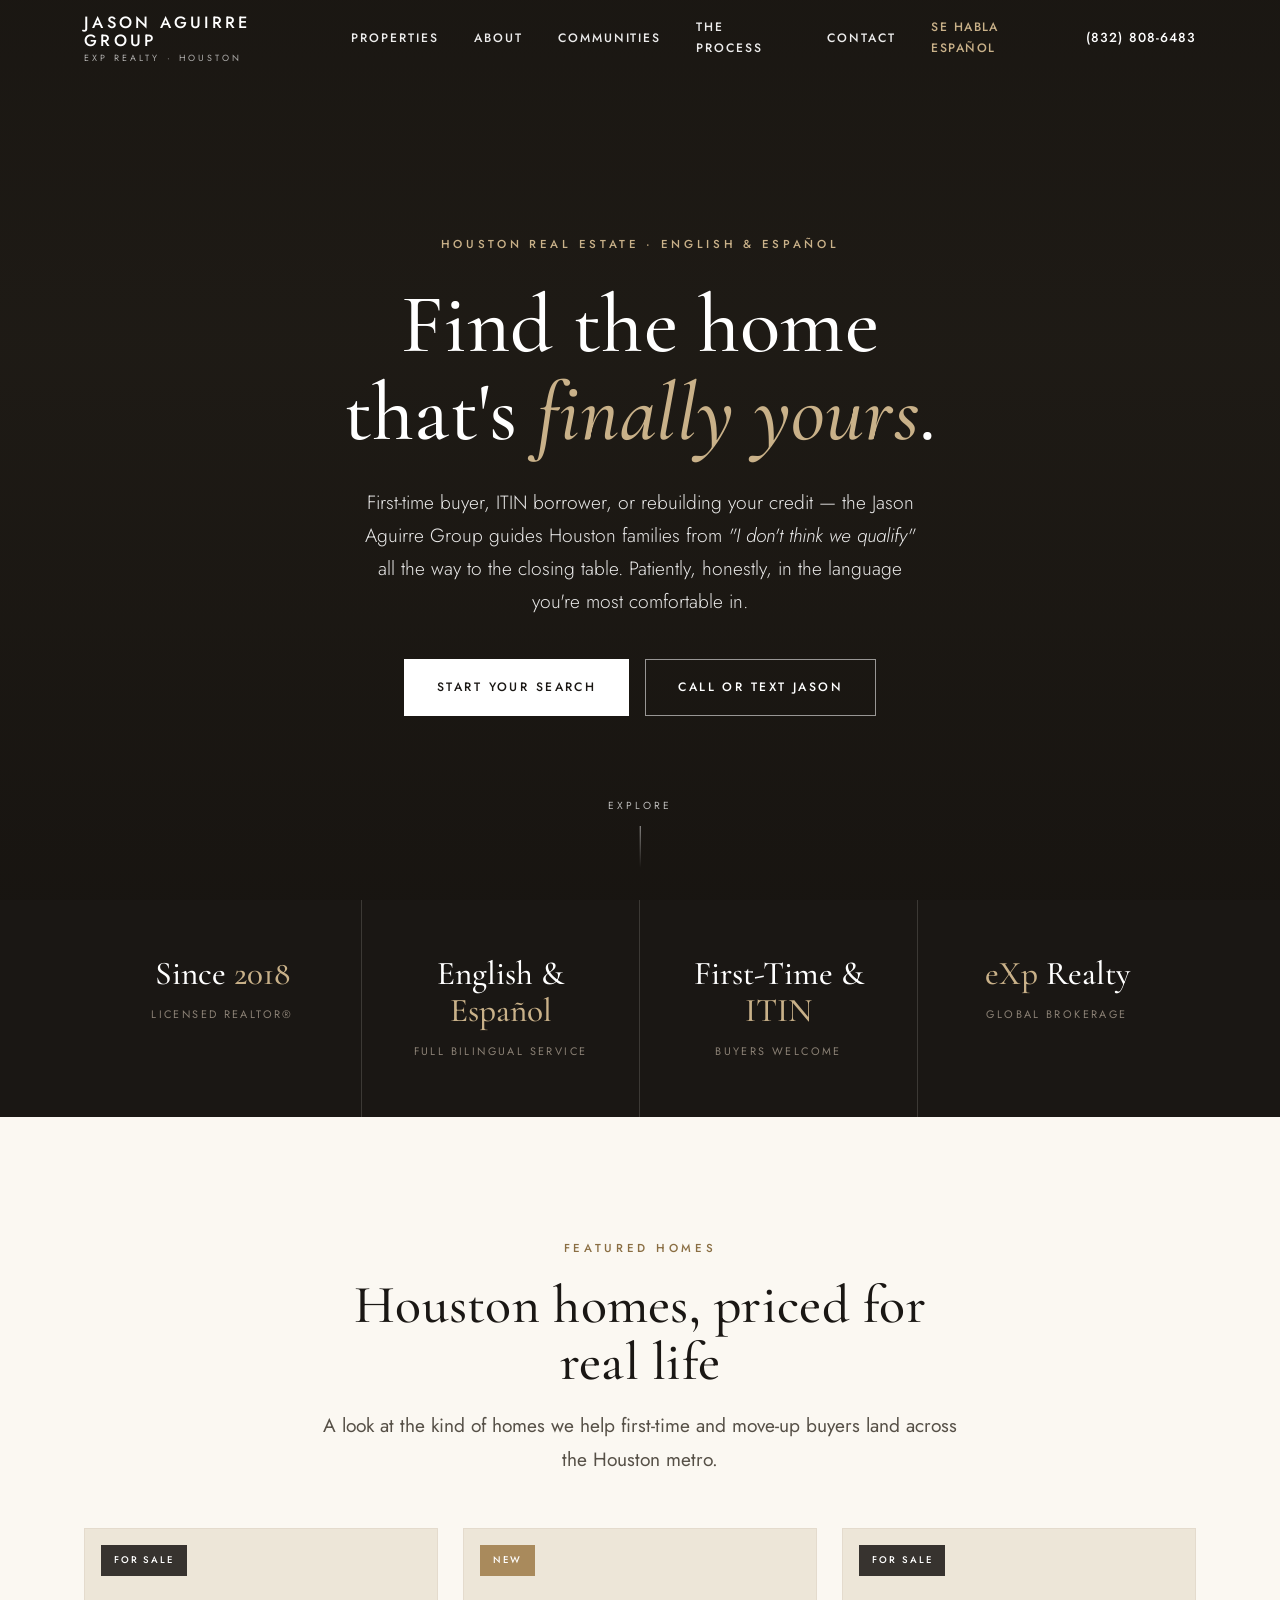
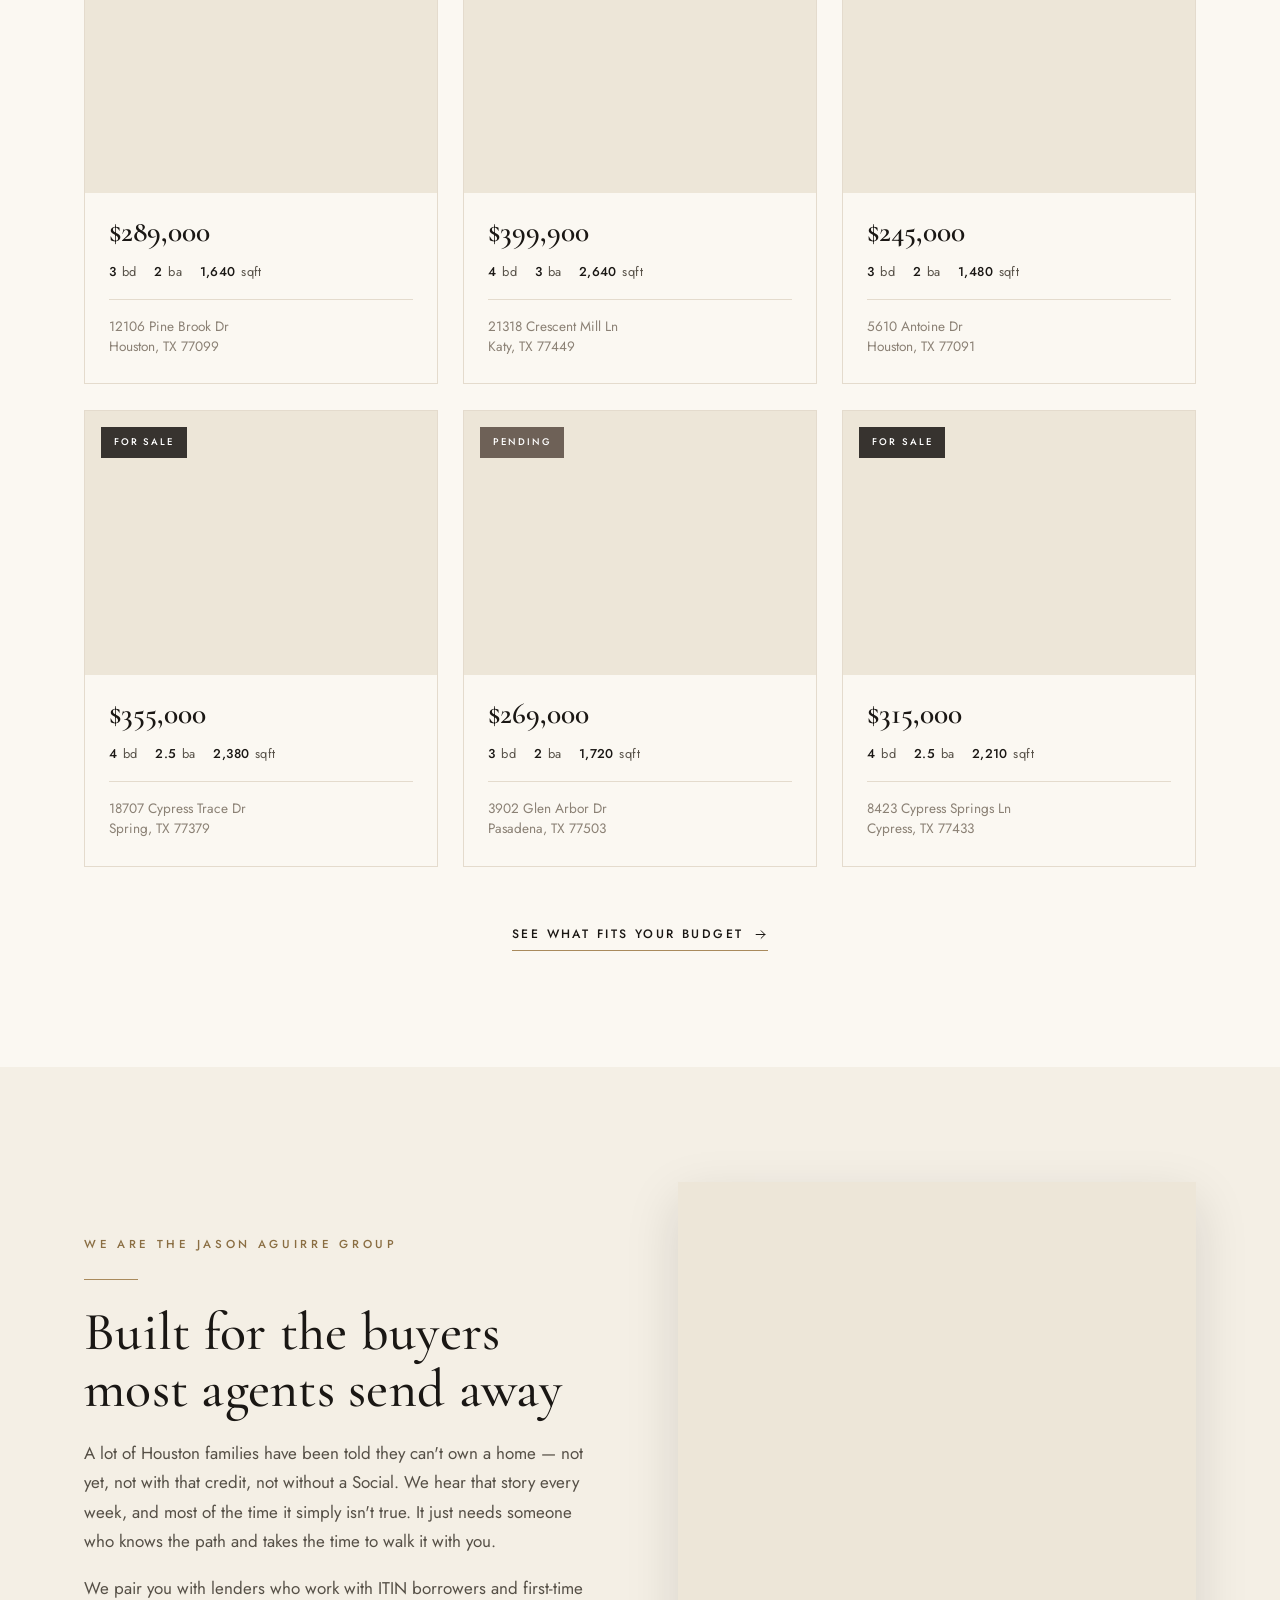
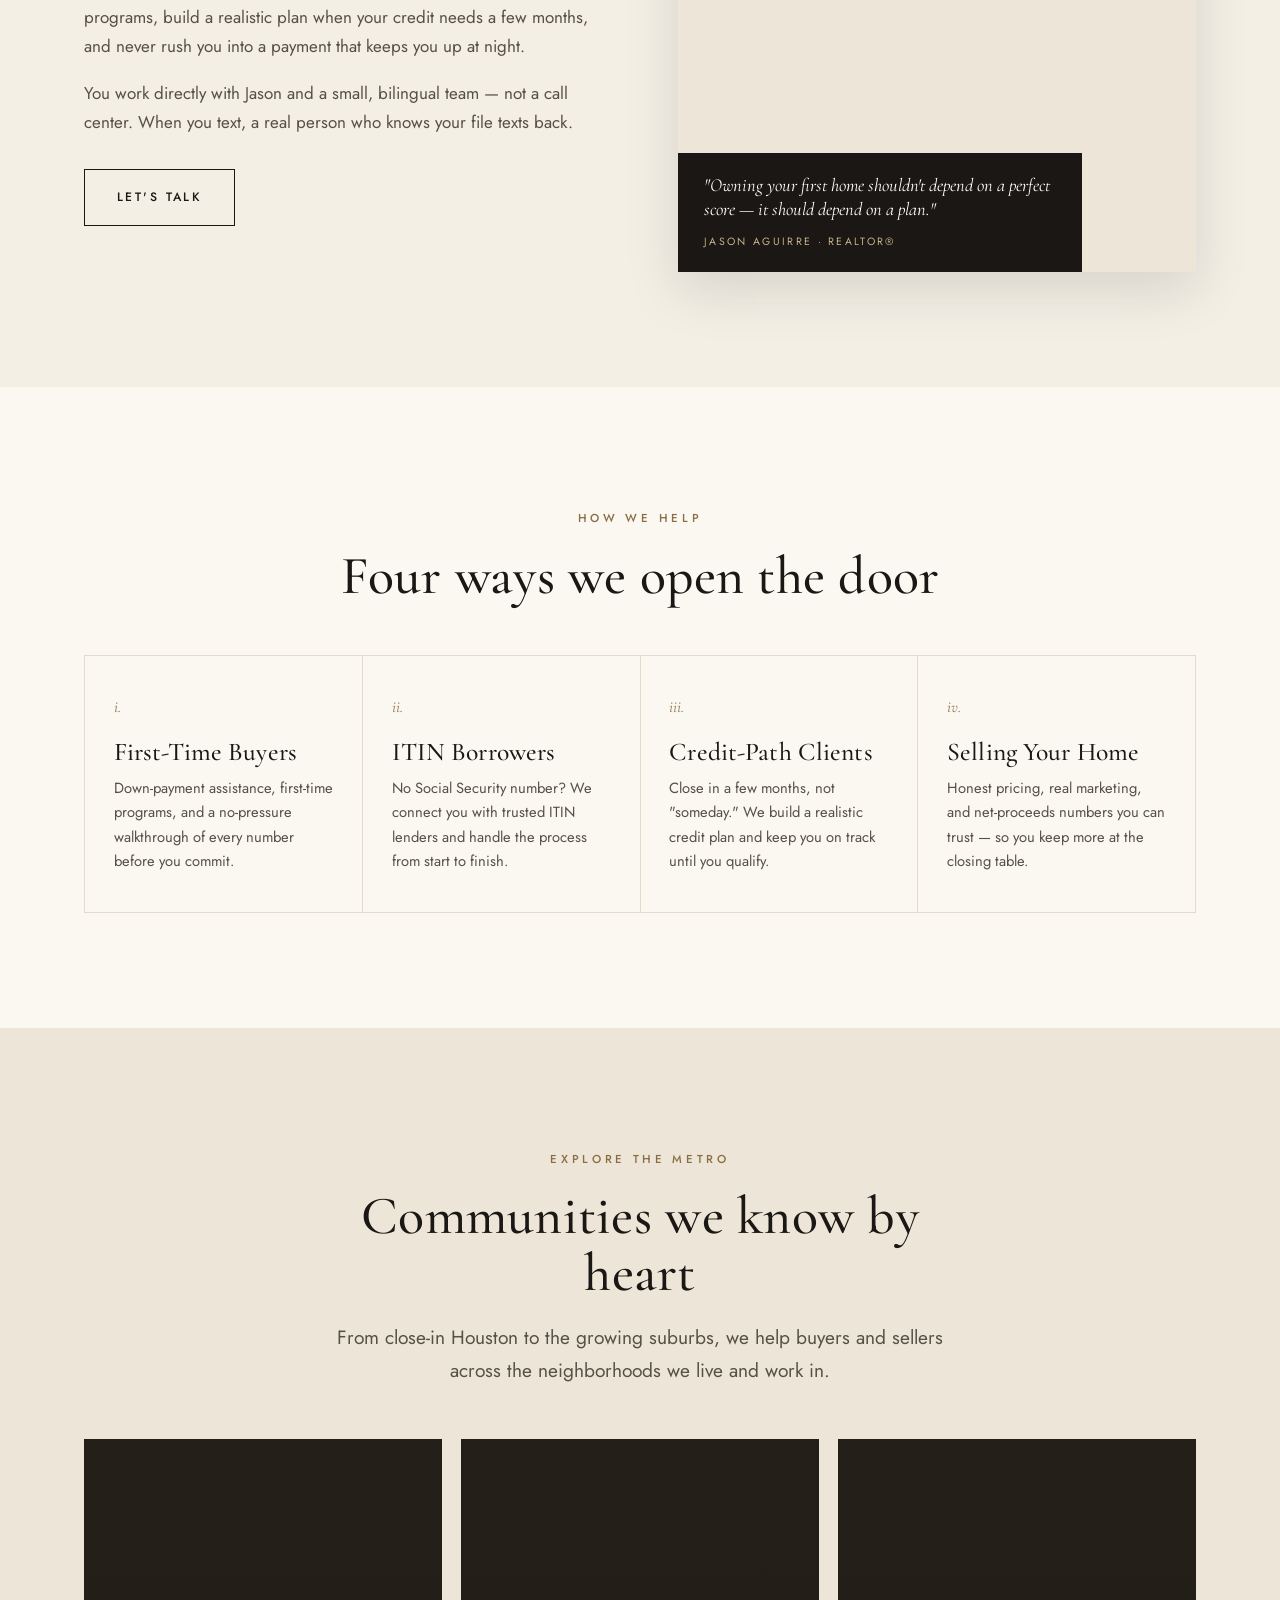
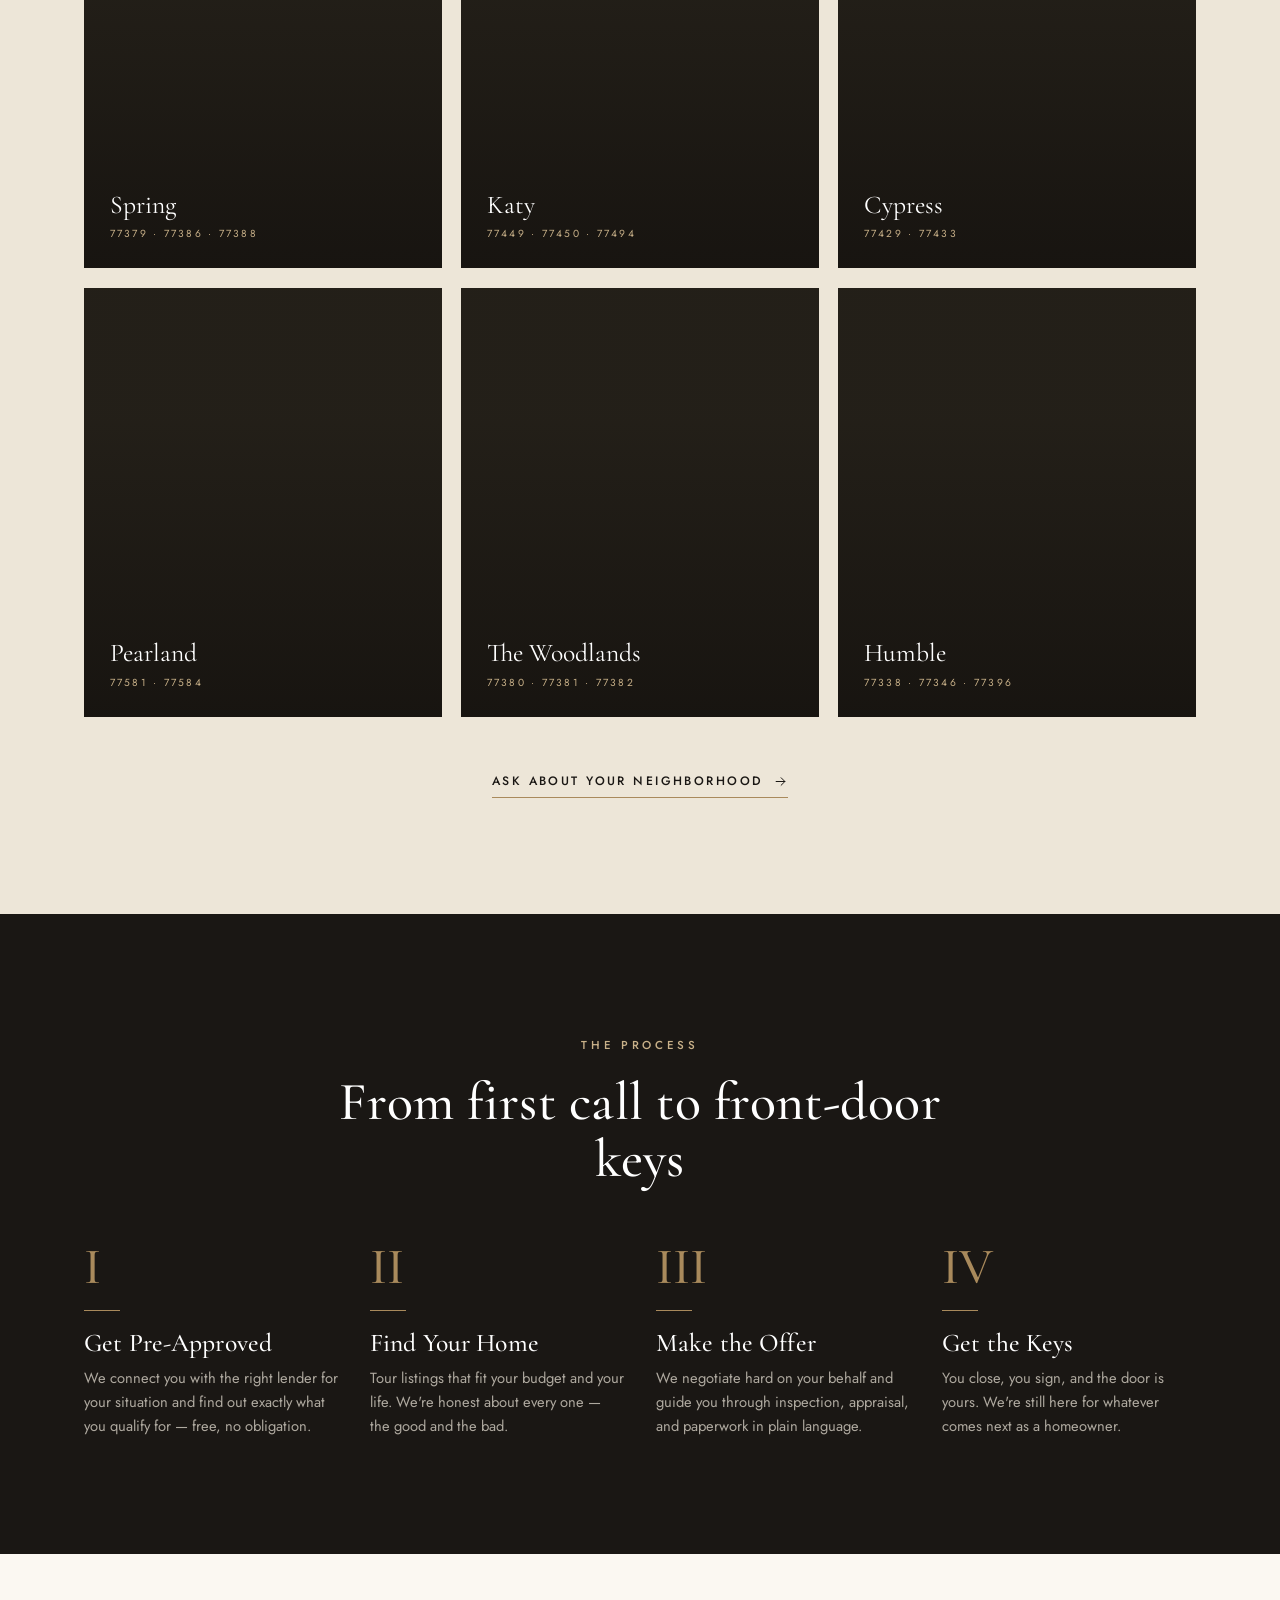
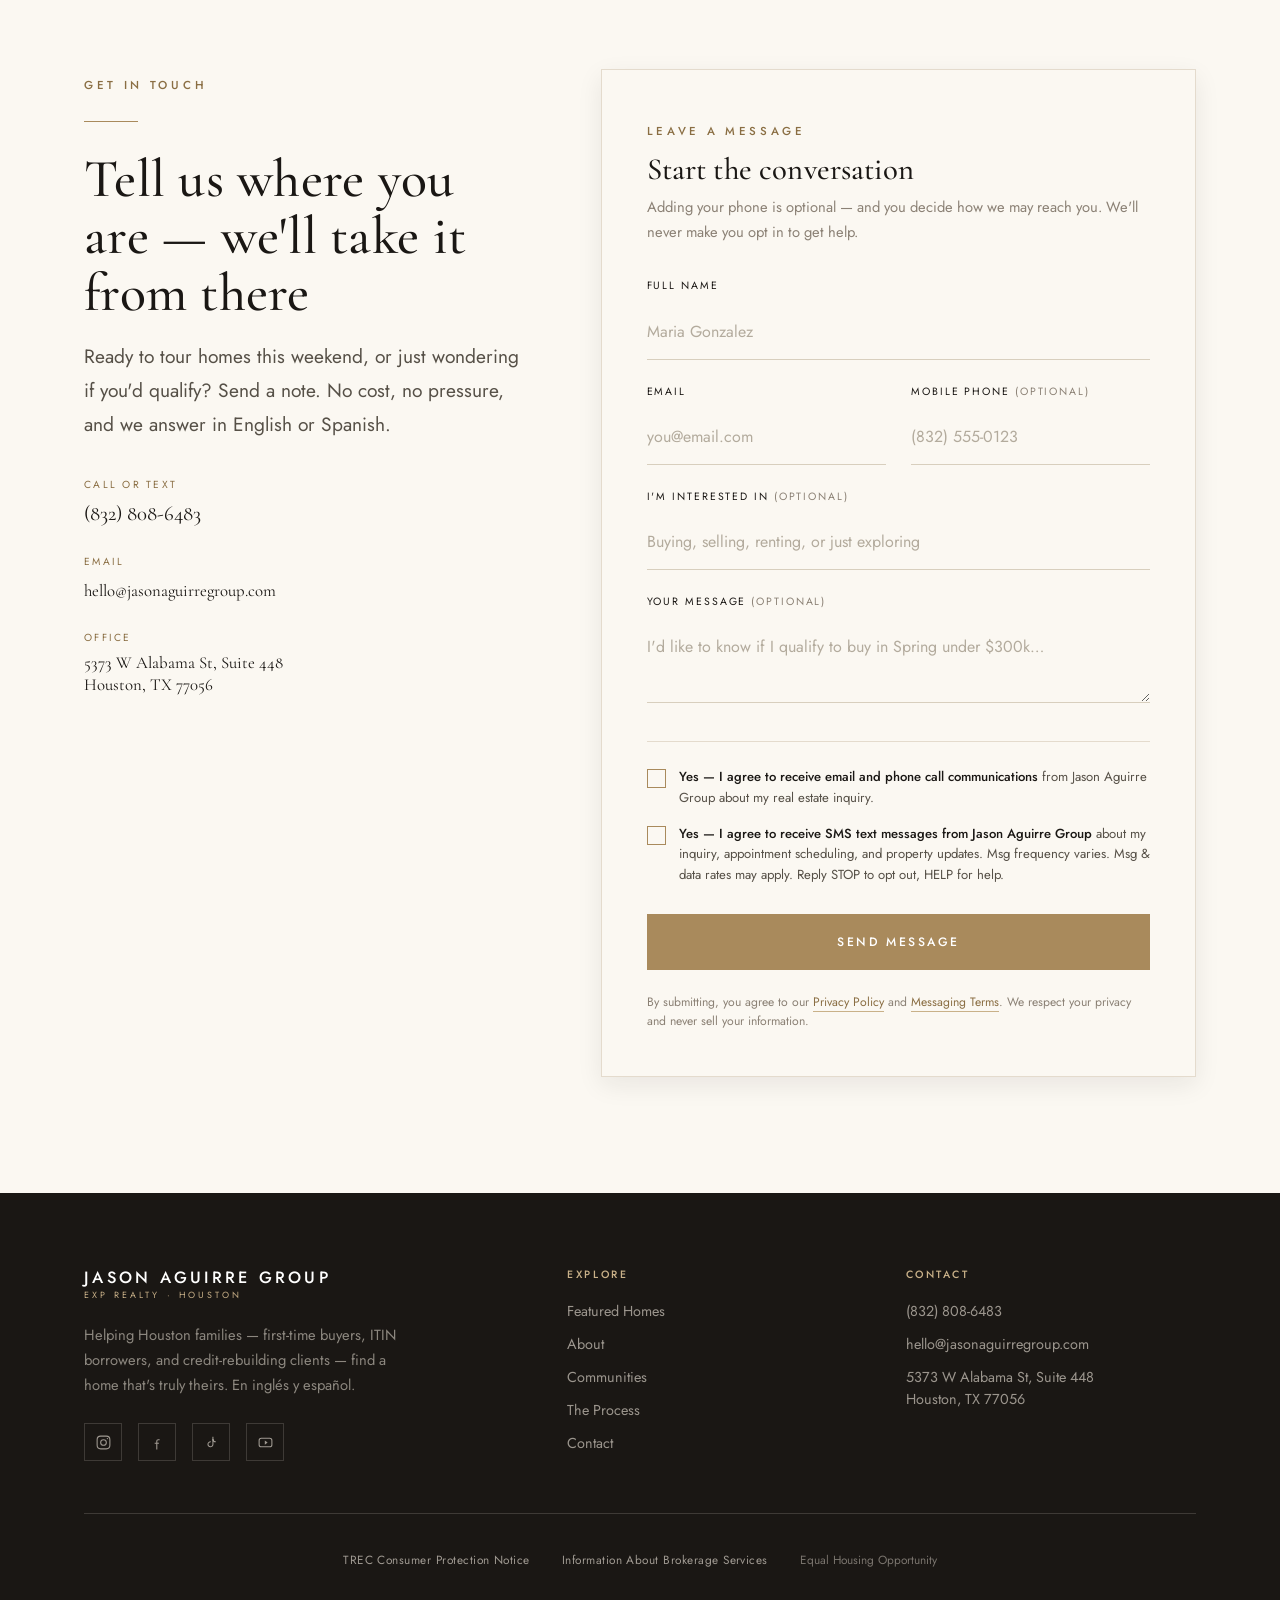
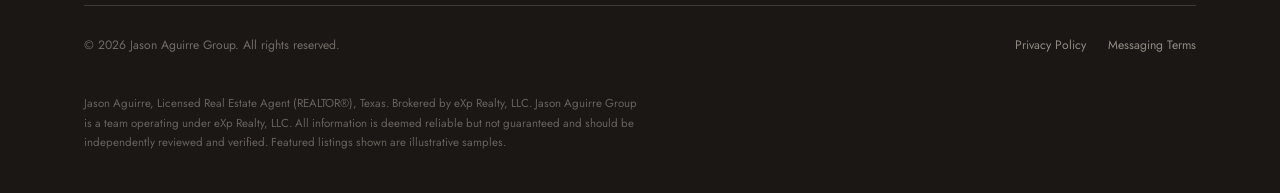
==== index.html @ d2774b2c "Deploy: Jason Aguirre Group A2P-ready site" ====
<!DOCTYPE html>
<!--
  ════════════════════════════════════════════════════════════════════
  JASON AGUIRRE GROUP — luxury editorial build, A2P 10DLC–ready
  ════════════════════════════════════════════════════════════════════
  BEFORE YOU SUBMIT FOR A2P / GO LIVE — search for "EDIT:"
   1. BUSINESS NAME must EXACTLY match the legal entity on your A2P EIN
      (or register "Jason Aguirre Group" as your DBA).
   2. EMAIL — replace hello@jasonaguirregroup.com everywhere.
   3. PHOTOS — every home/neighborhood image is an Unsplash PLACEHOLDER
      (search "unsplash.com" below). Swap the background-image URLs for your
      own listing/neighborhood photos. If an image ever fails to load, the
      slot falls back to a solid brand tone — it never shows a broken icon.
   4. LISTINGS — the 6 featured properties are SAMPLE data. Replace with real
      listings or wire up your MLS/IDX feed before publishing.
   5. STATS / SOCIAL LINKS — update with your real figures and profile URLs.
   6. FORM — client-side only (shows a thank-you). Point it at your GHL form
      to capture leads. Leave the consent UI exactly as built.
  ════════════════════════════════════════════════════════════════════
-->
<html lang="en">
<head>
<meta charset="UTF-8" />
<meta name="viewport" content="width=device-width, initial-scale=1.0" />
<title>Jason Aguirre Group | Houston Real Estate · First-Time & ITIN Homebuyers</title>
<meta name="description" content="The Jason Aguirre Group helps Houston families buy and sell — first-time buyers, ITIN borrowers, and credit-rebuilding clients welcome. Bilingual service in English & Español. Brokered by eXp Realty." />
<link rel="icon" href="data:image/svg+xml,%3Csvg xmlns='http://www.w3.org/2000/svg' viewBox='0 0 32 32'%3E%3Crect width='32' height='32' fill='%231A1714'/%3E%3Ctext x='16' y='22' font-family='Georgia,serif' font-size='16' fill='%23A98A5C' text-anchor='middle'%3EJ%3C/text%3E%3C/svg%3E" />
<link rel="preconnect" href="https://fonts.googleapis.com" />
<link rel="preconnect" href="https://fonts.gstatic.com" crossorigin />
<link href="https://fonts.googleapis.com/css2?family=Cormorant+Garamond:ital,wght@0,400;0,500;0,600;1,400;1,500;1,600&family=Jost:wght@300;400;500;600&display=swap" rel="stylesheet" />
<link rel="stylesheet" href="styles.css" />
</head>
<body>

<!-- ============ NAV ============ -->
<header class="nav" id="nav">
  <div class="nav-inner">
    <a class="brand" href="index.html" aria-label="Jason Aguirre Group home">
      <span class="brand-name">Jason Aguirre Group</span>
      <span class="brand-sub">eXp Realty · Houston</span>
    </a>
    <nav class="nav-links" id="navLinks">
      <a href="#listings">Properties</a>
      <a href="#about">About</a>
      <a href="#communities">Communities</a>
      <a href="#path">The Process</a>
      <a href="#contact">Contact</a>
      <a class="tag" href="#contact">Se habla español</a>
    </nav>
    <div class="nav-right">
      <a class="nav-phone" href="tel:+18328086483">(832) 808-6483</a>
      <button class="nav-toggle" id="navToggle" aria-label="Open menu" aria-expanded="false">
        <svg viewBox="0 0 24 24" fill="none" stroke="currentColor" stroke-width="1.5" stroke-linecap="round"><path d="M3 6h18M3 12h18M3 18h18"/></svg>
      </button>
    </div>
  </div>
</header>

<!-- ============ HERO ============ -->
<section class="hero">
  <div class="hero-inner">
    <span class="eyebrow">Houston Real Estate · English &amp; Español</span>
    <h1>Find the home that's <em>finally yours</em>.</h1>
    <p class="hero-sub">First-time buyer, ITIN borrower, or rebuilding your credit — the Jason Aguirre Group guides Houston families from <em>"I don't think we qualify"</em> all the way to the closing table. Patiently, honestly, in the language you're most comfortable in.</p>
    <div class="hero-actions">
      <a class="btn btn-solid-light" href="#contact">Start your search</a>
      <a class="btn btn-light" href="tel:+18328086483">Call or text Jason</a>
    </div>
  </div>
  <div class="hero-scroll" aria-hidden="true"><span>Explore</span><span class="line"></span></div>
</section>

<!-- ============ STATS ============ -->
<!-- EDIT: swap for your real figures (homes sold, families helped, etc.) if you'd like numbers here -->
<section class="bg-ink">
  <div class="wrap" style="padding-block:0;">
    <div class="stats">
      <div class="stat"><div class="figure">Since <span class="accent">2018</span></div><div class="label">Licensed REALTOR®</div></div>
      <div class="stat"><div class="figure">English &amp; <span class="accent">Español</span></div><div class="label">Full Bilingual Service</div></div>
      <div class="stat"><div class="figure">First-Time &amp; <span class="accent">ITIN</span></div><div class="label">Buyers Welcome</div></div>
      <div class="stat"><div class="figure"><span class="accent">eXp</span> Realty</div><div class="label">Global Brokerage</div></div>
    </div>
  </div>
</section>

<!-- ============ FEATURED LISTINGS ============ -->
<!-- EDIT: SAMPLE listings — replace with real properties or your MLS/IDX feed before going live -->
<section class="section" id="listings">
  <div class="wrap">
    <div class="section-head center">
      <span class="eyebrow">Featured Homes</span>
      <h2>Houston homes, priced for real life</h2>
      <p class="lede">A look at the kind of homes we help first-time and move-up buyers land across the Houston metro.</p>
    </div>

    <div class="listings">
      <article class="listing reveal">
        <div class="listing-media" style="background-image:url('https://images.unsplash.com/photo-1568605114967-8130f3a36994?auto=format&fit=crop&w=800&q=80')">
          <span class="listing-badge">For Sale</span>
        </div>
        <div class="listing-body">
          <div class="listing-price">$289,000</div>
          <div class="listing-meta"><span><b>3</b> bd</span><span><b>2</b> ba</span><span><b>1,640</b> sqft</span></div>
          <div class="listing-addr">12106 Pine Brook Dr<br>Houston, TX 77099</div>
        </div>
      </article>

      <article class="listing reveal">
        <div class="listing-media" style="background-image:url('https://images.unsplash.com/photo-1570129477492-45c003edd2be?auto=format&fit=crop&w=800&q=80')">
          <span class="listing-badge coming">New</span>
        </div>
        <div class="listing-body">
          <div class="listing-price">$399,900</div>
          <div class="listing-meta"><span><b>4</b> bd</span><span><b>3</b> ba</span><span><b>2,640</b> sqft</span></div>
          <div class="listing-addr">21318 Crescent Mill Ln<br>Katy, TX 77449</div>
        </div>
      </article>

      <article class="listing reveal">
        <div class="listing-media" style="background-image:url('https://images.unsplash.com/photo-1512917774080-9991f1c4c750?auto=format&fit=crop&w=800&q=80')">
          <span class="listing-badge">For Sale</span>
        </div>
        <div class="listing-body">
          <div class="listing-price">$245,000</div>
          <div class="listing-meta"><span><b>3</b> bd</span><span><b>2</b> ba</span><span><b>1,480</b> sqft</span></div>
          <div class="listing-addr">5610 Antoine Dr<br>Houston, TX 77091</div>
        </div>
      </article>

      <article class="listing reveal">
        <div class="listing-media" style="background-image:url('https://images.unsplash.com/photo-1605276374104-dee2a0ed3cd6?auto=format&fit=crop&w=800&q=80')">
          <span class="listing-badge">For Sale</span>
        </div>
        <div class="listing-body">
          <div class="listing-price">$355,000</div>
          <div class="listing-meta"><span><b>4</b> bd</span><span><b>2.5</b> ba</span><span><b>2,380</b> sqft</span></div>
          <div class="listing-addr">18707 Cypress Trace Dr<br>Spring, TX 77379</div>
        </div>
      </article>

      <article class="listing reveal">
        <div class="listing-media" style="background-image:url('https://images.unsplash.com/photo-1564013799919-ab600027ffc6?auto=format&fit=crop&w=800&q=80')">
          <span class="listing-badge pending">Pending</span>
        </div>
        <div class="listing-body">
          <div class="listing-price">$269,000</div>
          <div class="listing-meta"><span><b>3</b> bd</span><span><b>2</b> ba</span><span><b>1,720</b> sqft</span></div>
          <div class="listing-addr">3902 Glen Arbor Dr<br>Pasadena, TX 77503</div>
        </div>
      </article>

      <article class="listing reveal">
        <div class="listing-media" style="background-image:url('https://images.unsplash.com/photo-1600585154340-be6161a56a0c?auto=format&fit=crop&w=800&q=80')">
          <span class="listing-badge">For Sale</span>
        </div>
        <div class="listing-body">
          <div class="listing-price">$315,000</div>
          <div class="listing-meta"><span><b>4</b> bd</span><span><b>2.5</b> ba</span><span><b>2,210</b> sqft</span></div>
          <div class="listing-addr">8423 Cypress Springs Ln<br>Cypress, TX 77433</div>
        </div>
      </article>
    </div>

    <div class="listings-cta">
      <a class="textlink" href="#contact">See what fits your budget <svg viewBox="0 0 24 24" fill="none" stroke="currentColor" stroke-width="1.6" stroke-linecap="round" stroke-linejoin="round"><path d="M5 12h14M13 6l6 6-6 6"/></svg></a>
    </div>
  </div>
</section>

<!-- ============ ABOUT ============ -->
<section class="section bg-ivory" id="about">
  <div class="wrap split reverse">
    <div class="split-media tall reveal" style="background-image:url('https://images.unsplash.com/photo-1600607687939-ce8a6c25118c?auto=format&fit=crop&w=900&q=80')">
      <div class="tag-float">
        <div class="q">"Owning your first home shouldn't depend on a perfect score — it should depend on a plan."</div>
        <div class="by">Jason Aguirre · REALTOR®</div>
      </div>
    </div>
    <div class="split-text reveal">
      <span class="eyebrow">We Are the Jason Aguirre Group</span>
      <hr class="rule" />
      <h2 style="margin-bottom:1.4rem;">Built for the buyers most agents send away</h2>
      <p>A lot of Houston families have been told they can't own a home — not yet, not with that credit, not without a Social. We hear that story every week, and most of the time it simply isn't true. It just needs someone who knows the path and takes the time to walk it with you.</p>
      <p>We pair you with lenders who work with ITIN borrowers and first-time programs, build a realistic plan when your credit needs a few months, and never rush you into a payment that keeps you up at night.</p>
      <p>You work directly with Jason and a small, bilingual team — not a call center. When you text, a real person who knows your file texts back.</p>
      <a class="btn btn-outline" href="#contact">Let's talk</a>
    </div>
  </div>
</section>

<!-- ============ SERVICES ============ -->
<section class="section">
  <div class="wrap">
    <div class="section-head center">
      <span class="eyebrow">How We Help</span>
      <h2>Four ways we open the door</h2>
    </div>
    <div class="services">
      <div class="service reveal">
        <div class="num">i.</div>
        <h3>First-Time Buyers</h3>
        <p>Down-payment assistance, first-time programs, and a no-pressure walkthrough of every number before you commit.</p>
      </div>
      <div class="service reveal">
        <div class="num">ii.</div>
        <h3>ITIN Borrowers</h3>
        <p>No Social Security number? We connect you with trusted ITIN lenders and handle the process from start to finish.</p>
      </div>
      <div class="service reveal">
        <div class="num">iii.</div>
        <h3>Credit-Path Clients</h3>
        <p>Close in a few months, not "someday." We build a realistic credit plan and keep you on track until you qualify.</p>
      </div>
      <div class="service reveal">
        <div class="num">iv.</div>
        <h3>Selling Your Home</h3>
        <p>Honest pricing, real marketing, and net-proceeds numbers you can trust — so you keep more at the closing table.</p>
      </div>
    </div>
  </div>
</section>

<!-- ============ COMMUNITIES ============ -->
<!-- EDIT: replace neighborhood photos with your own -->
<section class="section bg-sand" id="communities">
  <div class="wrap">
    <div class="section-head center">
      <span class="eyebrow">Explore the Metro</span>
      <h2>Communities we know by heart</h2>
      <p class="lede">From close-in Houston to the growing suburbs, we help buyers and sellers across the neighborhoods we live and work in.</p>
    </div>
    <div class="communities">
      <a class="community reveal" href="#contact" style="background-image:url('https://images.unsplash.com/photo-1449844908441-8829872d2607?auto=format&fit=crop&w=700&q=80')">
        <div class="community-label"><div class="name">Spring</div><div class="meta">77379 · 77386 · 77388</div></div>
      </a>
      <a class="community reveal" href="#contact" style="background-image:url('https://images.unsplash.com/photo-1576941089067-2de3c901e126?auto=format&fit=crop&w=700&q=80')">
        <div class="community-label"><div class="name">Katy</div><div class="meta">77449 · 77450 · 77494</div></div>
      </a>
      <a class="community reveal" href="#contact" style="background-image:url('https://images.unsplash.com/photo-1580587771525-78b9dba3b914?auto=format&fit=crop&w=700&q=80')">
        <div class="community-label"><div class="name">Cypress</div><div class="meta">77429 · 77433</div></div>
      </a>
      <a class="community reveal" href="#contact" style="background-image:url('https://images.unsplash.com/photo-1518780664697-55e3ad937233?auto=format&fit=crop&w=700&q=80')">
        <div class="community-label"><div class="name">Pearland</div><div class="meta">77581 · 77584</div></div>
      </a>
      <a class="community reveal" href="#contact" style="background-image:url('https://images.unsplash.com/photo-1502672260266-1c1ef2d93688?auto=format&fit=crop&w=700&q=80')">
        <div class="community-label"><div class="name">The Woodlands</div><div class="meta">77380 · 77381 · 77382</div></div>
      </a>
      <a class="community reveal" href="#contact" style="background-image:url('https://images.unsplash.com/photo-1416331108676-a22ccb276e35?auto=format&fit=crop&w=700&q=80')">
        <div class="community-label"><div class="name">Humble</div><div class="meta">77338 · 77346 · 77396</div></div>
      </a>
    </div>
    <div class="communities-cta">
      <a class="textlink" href="#contact">Ask about your neighborhood <svg viewBox="0 0 24 24" fill="none" stroke="currentColor" stroke-width="1.6" stroke-linecap="round" stroke-linejoin="round"><path d="M5 12h14M13 6l6 6-6 6"/></svg></a>
    </div>
  </div>
</section>

<!-- ============ THE PROCESS ============ -->
<section class="section bg-ink" id="path">
  <div class="wrap">
    <div class="section-head center">
      <span class="eyebrow on-dark">The Process</span>
      <h2 style="color:#fff;">From first call to front-door keys</h2>
    </div>
    <div class="path">
      <div class="step reveal"><div class="pnum">I</div><div class="pdiv"></div><h3>Get Pre-Approved</h3><p>We connect you with the right lender for your situation and find out exactly what you qualify for — free, no obligation.</p></div>
      <div class="step reveal"><div class="pnum">II</div><div class="pdiv"></div><h3>Find Your Home</h3><p>Tour listings that fit your budget and your life. We're honest about every one — the good and the bad.</p></div>
      <div class="step reveal"><div class="pnum">III</div><div class="pdiv"></div><h3>Make the Offer</h3><p>We negotiate hard on your behalf and guide you through inspection, appraisal, and paperwork in plain language.</p></div>
      <div class="step reveal"><div class="pnum">IV</div><div class="pdiv"></div><h3>Get the Keys</h3><p>You close, you sign, and the door is yours. We're still here for whatever comes next as a homeowner.</p></div>
    </div>
  </div>
</section>

<!-- ============================================================
     CONTACT + A2P-COMPLIANT OPT-IN FORM
     Compliance map:
       • Phone is OPTIONAL; both consent boxes are OPTIONAL and UNCHECKED —
         none gate form submission (consent is never coerced).
       • Each checkbox label is its own CTA disclosure. The SMS box carries
         brand + purpose + frequency + rates + STOP/HELP. NO third-party /
         "we won't share" language sits inside any checkbox — that lives in
         the Privacy Policy.
       • Privacy Policy + Messaging Terms links sit BELOW the form.
     ============================================================ -->
<section class="section" id="contact">
  <div class="wrap contact-grid">
    <div class="contact-info reveal">
      <span class="eyebrow">Get in Touch</span>
      <hr class="rule" />
      <h2>Tell us where you are — we'll take it from there</h2>
      <p class="lede" style="margin-top:1.2rem;">Ready to tour homes this weekend, or just wondering if you'd qualify? Send a note. No cost, no pressure, and we answer in English or Spanish.</p>
      <div class="contact-list">
        <div class="ci">
          <div>
            <div class="lbl">Call or Text</div>
            <a href="tel:+18328086483">(832) 808-6483</a>
          </div>
        </div>
        <div class="ci">
          <div>
            <div class="lbl">Email</div>
            <!-- EDIT: real email -->
            <a class="val sm" href="mailto:hello@jasonaguirregroup.com">hello@jasonaguirregroup.com</a>
          </div>
        </div>
        <div class="ci">
          <div>
            <div class="lbl">Office</div>
            <div class="val sm">5373 W Alabama St, Suite 448<br>Houston, TX 77056</div>
          </div>
        </div>
      </div>
    </div>

    <div class="form-card reveal">
      <form id="leadForm" novalidate>
        <span class="eyebrow form-eyebrow">Leave a Message</span>
        <h3>Start the conversation</h3>
        <p class="form-note">Adding your phone is optional — and you decide how we may reach you. We'll never make you opt in to get help.</p>

        <div class="field">
          <label for="name">Full Name</label>
          <input type="text" id="name" name="name" autocomplete="name" placeholder="Maria Gonzalez" required />
        </div>

        <div class="field-row">
          <div class="field">
            <label for="email">Email</label>
            <input type="email" id="email" name="email" autocomplete="email" placeholder="you@email.com" required />
          </div>
          <div class="field">
            <label for="phone">Mobile Phone <span class="opt">(optional)</span></label>
            <input type="tel" id="phone" name="phone" autocomplete="tel" placeholder="(832) 555-0123" />
          </div>
        </div>

        <div class="field">
          <label for="interest">I'm Interested In <span class="opt">(optional)</span></label>
          <input type="text" id="interest" name="interest" list="interestOptions" placeholder="Buying, selling, renting, or just exploring" />
          <datalist id="interestOptions">
            <option value="Buying a home"></option>
            <option value="Selling a home"></option>
            <option value="Renting"></option>
            <option value="Just exploring"></option>
          </datalist>
        </div>

        <div class="field">
          <label for="message">Your Message <span class="opt">(optional)</span></label>
          <textarea id="message" name="message" placeholder="I'd like to know if I qualify to buy in Spring under $300k…"></textarea>
        </div>

        <!-- CONSENT: both unchecked & optional; labels are disclosures only -->
        <div class="consent-block">
          <div class="consent">
            <input type="checkbox" id="contactConsent" name="contactConsent" value="yes" />
            <label for="contactConsent"><span class="lead">Yes — I agree to receive email and phone call communications</span> from Jason Aguirre Group about my real estate inquiry.</label>
          </div>
          <div class="consent">
            <input type="checkbox" id="smsConsent" name="smsConsent" value="yes" />
            <label for="smsConsent"><span class="lead">Yes — I agree to receive SMS text messages from Jason Aguirre Group</span> about my inquiry, appointment scheduling, and property updates. Msg frequency varies. Msg &amp; data rates may apply. Reply STOP to opt out, HELP for help.</label>
          </div>
        </div>

        <button type="submit" class="btn btn-gold">Send Message</button>

        <!-- Privacy / Terms links live BELOW the form, not inside any checkbox -->
        <p class="form-fine">By submitting, you agree to our <a href="privacy.html">Privacy Policy</a> and <a href="terms.html">Messaging Terms</a>. We respect your privacy and never sell your information.</p>
      </form>

      <div class="form-success" id="formSuccess" role="status" aria-live="polite">
        <span class="mark" aria-hidden="true"><svg viewBox="0 0 24 24" fill="none" stroke="currentColor" stroke-width="1.6" stroke-linecap="round" stroke-linejoin="round"><path d="M20 6 9 17l-5-5"/></svg></span>
        <h3>Thank you — message received.</h3>
        <p>Jason or someone on the team will be in touch shortly. ¡Gracias!</p>
      </div>
    </div>
  </div>
</section>

<!-- ============ FOOTER ============ -->
<footer class="footer">
  <div class="wrap">
    <div class="footer-top">
      <div>
        <a class="brand" href="index.html">
          <span class="brand-name">Jason Aguirre Group</span>
          <span class="brand-sub">eXp Realty · Houston</span>
        </a>
        <p class="footer-blurb">Helping Houston families — first-time buyers, ITIN borrowers, and credit-rebuilding clients — find a home that's truly theirs. En inglés y español.</p>
        <!-- EDIT: real social URLs -->
        <div class="footer-social">
          <a href="#" aria-label="Instagram"><svg viewBox="0 0 24 24" fill="none" stroke="currentColor" stroke-width="1.5"><rect x="3" y="3" width="18" height="18" rx="5"/><circle cx="12" cy="12" r="4"/><circle cx="17.5" cy="6.5" r="1" fill="currentColor" stroke="none"/></svg></a>
          <a href="#" aria-label="Facebook"><svg viewBox="0 0 24 24" fill="none" stroke="currentColor" stroke-width="1.5"><path d="M15 8h-2a2 2 0 0 0-2 2v12M8 13h6"/></svg></a>
          <a href="#" aria-label="TikTok"><svg viewBox="0 0 24 24" fill="none" stroke="currentColor" stroke-width="1.5" stroke-linejoin="round"><path d="M14 4v10.5a3.5 3.5 0 1 1-3-3.46"/><path d="M14 7a4 4 0 0 0 4 4"/></svg></a>
          <a href="#" aria-label="YouTube"><svg viewBox="0 0 24 24" fill="none" stroke="currentColor" stroke-width="1.5" stroke-linejoin="round"><rect x="3" y="6" width="18" height="12" rx="3"/><path d="m11 9 4 3-4 3z" fill="currentColor" stroke="none"/></svg></a>
        </div>
      </div>
      <div class="footer-col">
        <h4>Explore</h4>
        <a href="#listings">Featured Homes</a>
        <a href="#about">About</a>
        <a href="#communities">Communities</a>
        <a href="#path">The Process</a>
        <a href="#contact">Contact</a>
      </div>
      <div class="footer-col">
        <h4>Contact</h4>
        <a href="tel:+18328086483">(832) 808-6483</a>
        <!-- EDIT: real email -->
        <a href="mailto:hello@jasonaguirregroup.com">hello@jasonaguirregroup.com</a>
        <p>5373 W Alabama St, Suite 448<br>Houston, TX 77056</p>
      </div>
    </div>

    <!-- Texas brokerage disclosures (like a real brokerage site) -->
    <div class="footer-legal">
      <a href="https://www.trec.texas.gov/sites/default/files/pdf-forms/CN%201-5_0.pdf" target="_blank" rel="noopener">TREC Consumer Protection Notice</a>
      <!-- EDIT: link your own eXp Information About Brokerage Services (IABS) PDF -->
      <a href="https://www.trec.texas.gov/forms/information-about-brokerage-services" target="_blank" rel="noopener">Information About Brokerage Services</a>
      <span style="font-family:var(--sans);font-size:.74rem;color:rgba(217,210,199,.5);">Equal Housing Opportunity</span>
    </div>

    <div class="footer-bottom">
      <span>© <span id="year">2026</span> Jason Aguirre Group. All rights reserved.</span>
      <span class="legal-links">
        <a href="privacy.html">Privacy Policy</a>
        <a href="terms.html">Messaging Terms</a>
      </span>
    </div>
    <p class="disclosure">
      Jason Aguirre, Licensed Real Estate Agent (REALTOR®), Texas. Brokered by eXp Realty, LLC. Jason Aguirre Group is a team operating under eXp Realty, LLC.
      All information is deemed reliable but not guaranteed and should be independently reviewed and verified. Featured listings shown are illustrative samples.
    </p>
  </div>
</footer>

<script>
  // Nav: solidify on scroll
  const nav = document.getElementById('nav');
  const onScroll = () => nav.classList.toggle('scrolled', window.scrollY > 40);
  onScroll();
  window.addEventListener('scroll', onScroll, { passive: true });

  // Mobile menu
  const toggle = document.getElementById('navToggle');
  const links = document.getElementById('navLinks');
  toggle.addEventListener('click', () => {
    const open = links.classList.toggle('open');
    toggle.setAttribute('aria-expanded', open ? 'true' : 'false');
  });
  links.querySelectorAll('a').forEach(a => a.addEventListener('click', () => {
    links.classList.remove('open');
    toggle.setAttribute('aria-expanded', 'false');
  }));

  // Year
  document.getElementById('year').textContent = new Date().getFullYear();

  // Form — client-side only. Requires name + email; phone & both consents optional.
  // Replace with your GoHighLevel embedded form / endpoint to capture leads.
  const form = document.getElementById('leadForm');
  const success = document.getElementById('formSuccess');
  form.addEventListener('submit', (e) => {
    e.preventDefault();
    const name = document.getElementById('name');
    const email = document.getElementById('email');
    let ok = true;
    [name, email].forEach(f => {
      const bad = !f.value.trim() || (f.type === 'email' && !/^[^@\s]+@[^@\s]+\.[^@\s]+$/.test(f.value));
      f.style.borderBottomColor = bad ? '#B45309' : '';
      if (bad) ok = false;
    });
    if (!ok) return;
    // Honor consent before texting/emailing this contact:
    // const canText = document.getElementById('smsConsent').checked;
    // const canEmailOrCall = document.getElementById('contactConsent').checked;
    form.style.display = 'none';
    success.classList.add('show');
    success.scrollIntoView({ behavior: 'smooth', block: 'center' });
  });

  // Scroll reveal
  const io = new IntersectionObserver((entries) => {
    entries.forEach(en => { if (en.isIntersecting) { en.target.classList.add('in'); io.unobserve(en.target); } });
  }, { threshold: 0.12, rootMargin: '0px 0px -50px 0px' });
  document.querySelectorAll('.reveal').forEach(el => io.observe(el));
</script>
</body>
</html>
---- styles.css ----
/* ============================================================
   Jason Aguirre Group — luxury editorial real estate
   Display: Cormorant Garamond   ·   UI/Body: Jost
   Palette: warm ivory · charcoal ink · antique gold
   All photography uses background-image over a solid fallback,
   so a missing image degrades to an elegant tone — never broken.
   ============================================================ */

:root {
  --paper:    #FBF8F2;
  --ivory:    #F4EFE5;
  --sand:     #EDE6D8;
  --ink:      #1A1714;
  --char:     #242019;
  --ink-soft: #565047;
  --stone:    #8B8175;
  --gold:     #A98A5C;
  --gold-deep:#8A6E43;
  --gold-soft:#C9B189;
  --line:     #E4DBCD;
  --line-dk:  rgba(244,239,229,.16);
  --white:    #FFFFFF;

  --serif: 'Cormorant Garamond', Georgia, 'Times New Roman', serif;
  --sans:  'Jost', system-ui, -apple-system, BlinkMacSystemFont, sans-serif;

  --maxw: 1240px;
  --gutter: clamp(1.25rem, 5vw, 4rem);
  --nav-h: 76px;

  --shadow: 0 18px 50px rgba(26,23,20,.13);
  --shadow-sm: 0 8px 24px rgba(26,23,20,.08);
}

/* ---------- reset ---------- */
*, *::before, *::after { box-sizing: border-box; }
* { margin: 0; }
html { -webkit-text-size-adjust: 100%; scroll-behavior: smooth; }
body {
  font-family: var(--sans);
  background: var(--paper);
  color: var(--ink-soft);
  font-size: 1.0625rem;
  font-weight: 400;
  line-height: 1.72;
  -webkit-font-smoothing: antialiased;
  text-rendering: optimizeLegibility;
}
img, svg { display: block; max-width: 100%; }
a { color: inherit; text-decoration: none; }
button, input, textarea, select { font: inherit; color: inherit; }
:focus-visible { outline: 2px solid var(--gold); outline-offset: 3px; }
::selection { background: var(--gold-soft); color: var(--ink); }

/* ---------- type ---------- */
h1, h2, h3, h4 { font-family: var(--serif); color: var(--ink); font-weight: 500; line-height: 1.06; letter-spacing: .005em; }
h1 { font-size: clamp(2.9rem, 6.5vw, 5.6rem); font-weight: 500; }
h2 { font-size: clamp(2.1rem, 4.2vw, 3.5rem); }
h3 { font-size: clamp(1.4rem, 2vw, 1.7rem); }
p { color: var(--ink-soft); }
em { font-style: italic; }
strong { color: var(--ink); font-weight: 500; }

.eyebrow {
  font-family: var(--sans);
  font-size: .72rem;
  font-weight: 500;
  letter-spacing: .32em;
  text-transform: uppercase;
  color: var(--gold-deep);
  display: inline-block;
}
.eyebrow.on-dark { color: var(--gold-soft); }
.script { font-family: var(--serif); font-style: italic; font-weight: 500; color: var(--gold-deep); }

/* ---------- layout ---------- */
.wrap { max-width: var(--maxw); margin-inline: auto; padding-inline: var(--gutter); }
.section { padding-block: clamp(4.5rem, 9vw, 8rem); }
.center { text-align: center; }
.lede { font-size: clamp(1.05rem, 1.5vw, 1.2rem); color: var(--ink-soft); line-height: 1.75; }
.section-head { max-width: 640px; }
.section-head.center { margin-inline: auto; }
.section-head .eyebrow { margin-bottom: 1.1rem; }
.section-head h2 { margin-bottom: 1.2rem; }
.rule { width: 54px; height: 1px; background: var(--gold); border: 0; margin: 1.4rem 0; }
.rule.center { margin-inline: auto; }
.bg-ivory { background: var(--ivory); }
.bg-sand { background: var(--sand); }
.bg-ink { background: var(--ink); color: #D9D2C7; }

/* ---------- buttons (squared, tracked — editorial) ---------- */
.btn {
  display: inline-flex; align-items: center; gap: .7rem;
  font-family: var(--sans); font-size: .76rem; font-weight: 500;
  letter-spacing: .2em; text-transform: uppercase;
  padding: 1.05rem 2rem; border: 1px solid var(--ink); background: var(--ink); color: var(--paper);
  cursor: pointer; transition: background .25s ease, color .25s ease, border-color .25s ease, transform .25s ease;
}
.btn:hover { background: transparent; color: var(--ink); transform: translateY(-1px); }
.btn svg { width: 15px; height: 15px; }
.btn-gold { background: var(--gold); border-color: var(--gold); color: #fff; }
.btn-gold:hover { background: transparent; color: var(--gold-deep); border-color: var(--gold); }
.btn-outline { background: transparent; color: var(--ink); border-color: var(--ink); }
.btn-outline:hover { background: var(--ink); color: var(--paper); }
.btn-light { background: transparent; border-color: rgba(255,255,255,.55); color: #fff; }
.btn-light:hover { background: #fff; color: var(--ink); border-color: #fff; }
.btn-solid-light { background: #fff; border-color: #fff; color: var(--ink); }
.btn-solid-light:hover { background: transparent; color: #fff; }

.textlink {
  font-family: var(--sans); font-size: .76rem; font-weight: 500; letter-spacing: .2em; text-transform: uppercase;
  color: var(--ink); display: inline-flex; align-items: center; gap: .6rem; padding-bottom: .35rem;
  border-bottom: 1px solid var(--gold); transition: gap .25s ease, color .25s ease;
}
.textlink:hover { gap: .95rem; color: var(--gold-deep); }
.textlink svg { width: 15px; height: 15px; }

/* ============================================================
   NAV  (fixed; transparent over hero, solid when scrolled)
   ============================================================ */
.nav {
  position: fixed; top: 0; left: 0; right: 0; z-index: 100;
  transition: background .3s ease, box-shadow .3s ease, border-color .3s ease;
  border-bottom: 1px solid transparent;
}
.nav-inner {
  max-width: var(--maxw); margin-inline: auto; padding: 0 var(--gutter);
  height: var(--nav-h); display: flex; align-items: center; justify-content: space-between; gap: 1.5rem;
}
.brand { display: flex; flex-direction: column; line-height: 1.1; }
.brand-name { font-family: var(--sans); font-weight: 500; font-size: 1.02rem; letter-spacing: .2em; text-transform: uppercase; color: #fff; transition: color .3s ease; }
.brand-sub { font-family: var(--sans); font-size: .56rem; letter-spacing: .34em; text-transform: uppercase; color: rgba(255,255,255,.66); margin-top: 3px; transition: color .3s ease; }

.nav-links { display: flex; align-items: center; gap: 2.2rem; }
.nav-links a {
  font-family: var(--sans); font-size: .76rem; font-weight: 500; letter-spacing: .16em; text-transform: uppercase;
  color: rgba(255,255,255,.92); position: relative; padding: .4rem 0; transition: color .25s ease;
}
.nav-links a::after { content: ""; position: absolute; left: 0; bottom: 0; width: 0; height: 1px; background: var(--gold-soft); transition: width .28s ease; }
.nav-links a:hover::after, .nav-links a:focus-visible::after { width: 100%; }
.nav-links a.tag { color: var(--gold-soft); letter-spacing: .12em; }

.nav-right { display: flex; align-items: center; gap: 1.6rem; }
.nav-phone { font-family: var(--sans); font-size: .82rem; font-weight: 500; letter-spacing: .08em; color: #fff; transition: color .25s ease; white-space: nowrap; }
.nav-toggle { display: none; background: none; border: 0; padding: .4rem; cursor: pointer; color: #fff; }
.nav-toggle svg { width: 26px; height: 26px; }

/* scrolled / solid state */
.nav.scrolled { background: var(--paper); border-bottom-color: var(--line); box-shadow: 0 2px 20px rgba(26,23,20,.05); }
.nav.scrolled .brand-name, .nav.scrolled .nav-phone { color: var(--ink); }
.nav.scrolled .brand-sub { color: var(--stone); }
.nav.scrolled .nav-links a { color: var(--ink-soft); }
.nav.scrolled .nav-links a:hover { color: var(--ink); }
.nav.scrolled .nav-links a.tag { color: var(--gold-deep); }
.nav.scrolled .nav-toggle { color: var(--ink); }

/* ============================================================
   HERO  (full-bleed image, scrim, centered serif)
   ============================================================ */
.hero {
  position: relative; min-height: 100vh; display: flex; align-items: center;
  background-color: #221E18;
  background-image: linear-gradient(180deg, rgba(20,17,14,.55) 0%, rgba(20,17,14,.28) 38%, rgba(20,17,14,.72) 100%),
                    url('https://images.unsplash.com/photo-1600596542815-ffad4c1539a9?auto=format&fit=crop&w=1920&q=80');
  background-size: cover; background-position: center;
}
.hero-inner { max-width: 940px; margin-inline: auto; padding: calc(var(--nav-h) + 2rem) var(--gutter) 4rem; text-align: center; color: #fff; position: relative; z-index: 2; }
.hero .eyebrow { color: var(--gold-soft); margin-bottom: 1.6rem; }
.hero h1 { color: #fff; max-width: 16ch; margin-inline: auto; }
.hero h1 em { font-style: italic; color: var(--gold-soft); }
.hero-sub { margin: 1.8rem auto 0; max-width: 50ch; font-size: clamp(1.02rem, 1.5vw, 1.2rem); color: rgba(255,255,255,.9); font-weight: 300; }
.hero-actions { margin-top: 2.6rem; display: flex; flex-wrap: wrap; gap: 1rem; justify-content: center; }
.hero-scroll { position: absolute; bottom: 2rem; left: 50%; transform: translateX(-50%); z-index: 2; color: rgba(255,255,255,.7); font-size: .64rem; letter-spacing: .3em; text-transform: uppercase; display: flex; flex-direction: column; align-items: center; gap: .7rem; }
.hero-scroll .line { width: 1px; height: 42px; background: linear-gradient(rgba(255,255,255,.6), transparent); }

/* ============================================================
   STATS STRIP
   ============================================================ */
.stats { display: grid; grid-template-columns: repeat(4, 1fr); }
.stat { padding: clamp(2.5rem,5vw,3.5rem) 1.5rem; text-align: center; border-right: 1px solid var(--line-dk); }
.stat:last-child { border-right: 0; }
.stat .figure { font-family: var(--serif); font-weight: 500; font-size: clamp(1.7rem, 2.6vw, 2.4rem); color: #fff; line-height: 1.1; }
.stat .figure .accent { color: var(--gold-soft); }
.stat .label { font-family: var(--sans); font-size: .68rem; letter-spacing: .22em; text-transform: uppercase; color: var(--stone); margin-top: .8rem; }

/* ============================================================
   INTRO / ABOUT  (image + text)
   ============================================================ */
.split { display: grid; grid-template-columns: 1fr 1fr; gap: clamp(2.5rem, 6vw, 6rem); align-items: center; }
.split.reverse .split-media { order: 2; }
.split-media {
  position: relative; aspect-ratio: 4/5; background-color: var(--sand);
  background-size: cover; background-position: center; box-shadow: var(--shadow);
}
.split-media.tall { aspect-ratio: 3/4; }
.split-media .tag-float {
  position: absolute; bottom: 0; left: 0; background: var(--ink); color: var(--paper);
  padding: 1.3rem 1.6rem; max-width: 78%;
}
.split-media .tag-float .q { font-family: var(--serif); font-style: italic; font-size: 1.15rem; line-height: 1.3; color: #fff; }
.split-media .tag-float .by { font-family: var(--sans); font-size: .66rem; letter-spacing: .22em; text-transform: uppercase; color: var(--gold-soft); margin-top: .7rem; }
.split-text p + p { margin-top: 1.1rem; }
.split-text .btn, .split-text .textlink { margin-top: 2rem; }

/* ============================================================
   FEATURED LISTINGS
   ============================================================ */
.listings { display: grid; grid-template-columns: repeat(3, 1fr); gap: 1.6rem; margin-top: 3.2rem; }
.listing { background: var(--paper); border: 1px solid var(--line); transition: transform .3s ease, box-shadow .3s ease; }
.bg-ivory .listing, .bg-sand .listing { background: var(--white); }
.listing:hover { transform: translateY(-5px); box-shadow: var(--shadow); }
.listing-media { position: relative; aspect-ratio: 4/3; background-color: var(--sand); background-size: cover; background-position: center; overflow: hidden; }
.listing-badge {
  position: absolute; top: 1rem; left: 1rem; background: rgba(26,23,20,.86); color: #fff;
  font-family: var(--sans); font-size: .6rem; font-weight: 500; letter-spacing: .2em; text-transform: uppercase;
  padding: .45rem .8rem;
}
.listing-badge.coming { background: var(--gold); }
.listing-badge.pending { background: #6E6157; }
.listing-body { padding: 1.5rem 1.5rem 1.7rem; }
.listing-price { font-family: var(--serif); font-weight: 600; font-size: 1.85rem; color: var(--ink); line-height: 1; }
.listing-meta { display: flex; gap: 1.1rem; margin: .9rem 0 1rem; font-family: var(--sans); font-size: .8rem; letter-spacing: .03em; color: var(--ink-soft); }
.listing-meta span { display: flex; align-items: center; gap: .35rem; }
.listing-meta b { color: var(--ink); font-weight: 500; }
.listing-addr { font-family: var(--sans); font-size: .85rem; color: var(--stone); line-height: 1.5; padding-top: 1rem; border-top: 1px solid var(--line); }
.listings-cta { text-align: center; margin-top: 3.2rem; }

/* ============================================================
   SERVICES
   ============================================================ */
.services { display: grid; grid-template-columns: repeat(4, 1fr); gap: 0; margin-top: 3.2rem; border-top: 1px solid var(--line); border-left: 1px solid var(--line); }
.service { padding: 2.4rem 1.8rem; border-right: 1px solid var(--line); border-bottom: 1px solid var(--line); transition: background .3s ease; }
.service:hover { background: var(--paper); }
.bg-ivory .service:hover { background: var(--white); }
.service .num { font-family: var(--serif); font-style: italic; font-size: 1rem; color: var(--gold-deep); }
.service h3 { margin: 1rem 0 .7rem; }
.service p { font-size: .92rem; line-height: 1.65; }

/* ============================================================
   COMMUNITIES (image tiles)
   ============================================================ */
.communities { display: grid; grid-template-columns: repeat(3, 1fr); gap: 1.2rem; margin-top: 3.2rem; }
.community {
  position: relative; aspect-ratio: 5/6; background-color: var(--char);
  background-size: cover; background-position: center; overflow: hidden; display: flex; align-items: flex-end;
}
.community::before { content: ""; position: absolute; inset: 0; background: linear-gradient(180deg, rgba(20,17,14,.05) 30%, rgba(20,17,14,.78) 100%); transition: background .35s ease; z-index: 1; }
.community::after { content: ""; position: absolute; inset: 0; background-size: cover; background-position: center; background-image: inherit; transform: scale(1); transition: transform .6s ease; z-index: 0; }
.community:hover::before { background: linear-gradient(180deg, rgba(20,17,14,.2) 10%, rgba(20,17,14,.82) 100%); }
.community-label { position: relative; z-index: 2; padding: 1.6rem; width: 100%; }
.community-label .name { font-family: var(--serif); font-size: 1.6rem; color: #fff; line-height: 1; }
.community-label .meta { font-family: var(--sans); font-size: .64rem; letter-spacing: .22em; text-transform: uppercase; color: var(--gold-soft); margin-top: .5rem; }
.communities-cta { text-align: center; margin-top: 3rem; }

/* ============================================================
   PATH (process — order carries meaning)
   ============================================================ */
.path { display: grid; grid-template-columns: repeat(4, 1fr); gap: 2rem; margin-top: 3.4rem; }
.step { position: relative; }
.step .pnum { font-family: var(--serif); font-size: 3.2rem; font-weight: 500; color: var(--gold-soft); line-height: 1; }
.bg-ink .step .pnum { color: var(--gold); }
.step .pdiv { width: 36px; height: 1px; background: var(--gold); margin: 1.1rem 0; }
.step h3 { margin-bottom: .6rem; }
.bg-ink .step h3 { color: #fff; }
.step p { font-size: .92rem; line-height: 1.65; }
.bg-ink .step p { color: rgba(217,210,199,.78); }

/* ============================================================
   CONTACT + A2P FORM
   ============================================================ */
.contact-grid { display: grid; grid-template-columns: .85fr 1.15fr; gap: clamp(2.5rem, 6vw, 5rem); align-items: start; }
.contact-info .rule { margin: 1.4rem 0 1.8rem; }
.contact-list { margin-top: 2.2rem; display: grid; gap: 1.5rem; }
.contact-list .ci { display: flex; gap: 1rem; align-items: flex-start; }
.contact-list .ci .lbl { font-family: var(--sans); font-size: .64rem; letter-spacing: .22em; text-transform: uppercase; color: var(--gold-deep); margin-bottom: .35rem; }
.contact-list .ci .val, .contact-list .ci a { font-family: var(--serif); font-size: 1.3rem; color: var(--ink); line-height: 1.3; }
.contact-list .ci a:hover { color: var(--gold-deep); }
.contact-list .ci .val.sm { font-size: 1.05rem; }

.form-card { background: var(--paper); border: 1px solid var(--line); padding: clamp(1.8rem, 3.5vw, 3rem); box-shadow: var(--shadow-sm); }
.bg-ivory .form-card, .bg-sand .form-card { background: var(--white); }
.form-card .form-eyebrow { margin-bottom: .8rem; }
.form-card h3 { font-size: clamp(1.6rem, 2.4vw, 2rem); margin-bottom: .5rem; }
.form-card .form-note { font-size: .92rem; color: var(--stone); margin-bottom: 2rem; }
.field { margin-bottom: 1.4rem; }
.field label { display: block; font-family: var(--sans); font-size: .66rem; letter-spacing: .18em; text-transform: uppercase; color: var(--ink); margin-bottom: .55rem; }
.field label .opt { color: var(--stone); }
.field input, .field textarea {
  width: 100%; padding: .85rem 0; border: 0; border-bottom: 1px solid var(--line-strong, var(--line));
  border-bottom: 1px solid #D8CFBE; background: transparent; color: var(--ink); font-size: 1rem;
  transition: border-color .2s ease;
}
.field input::placeholder, .field textarea::placeholder { color: #B3AB9D; }
.field input:focus, .field textarea:focus { outline: none; border-bottom-color: var(--gold); }
.field textarea { resize: vertical; min-height: 70px; }
.field-row { display: grid; grid-template-columns: 1fr 1fr; gap: 1.6rem; }

/* consent — each checkbox label is its own CTA disclosure;
   NO third-party language here (that lives in the Privacy Policy) */
.consent-block { margin: 1.8rem 0 1.4rem; padding-top: 1.6rem; border-top: 1px solid var(--line); }
.consent { display: flex; gap: .85rem; align-items: flex-start; margin-bottom: 1rem; }
.consent input[type="checkbox"] { appearance: none; -webkit-appearance: none; width: 19px; height: 19px; flex: none; margin-top: 2px; border: 1.5px solid var(--gold); background: transparent; cursor: pointer; position: relative; transition: background .15s ease; }
.consent input[type="checkbox"]:checked { background: var(--gold); }
.consent input[type="checkbox"]:checked::after { content: ""; position: absolute; left: 5px; top: 1px; width: 6px; height: 11px; border: solid #fff; border-width: 0 2px 2px 0; transform: rotate(45deg); }
.consent input[type="checkbox"]:focus-visible { outline: 2px solid var(--gold); outline-offset: 2px; }
.consent label { font-family: var(--sans); font-size: .82rem; line-height: 1.55; color: var(--ink-soft); cursor: pointer; }
.consent label .lead { color: var(--ink); font-weight: 500; }

.form-fine { font-size: .76rem; color: var(--stone); line-height: 1.6; margin-top: 1.4rem; }
.form-fine a { color: var(--gold-deep); border-bottom: 1px solid var(--gold-soft); }
.form-fine a:hover { color: var(--ink); }
.form-card .btn { width: 100%; justify-content: center; margin-top: .4rem; }

.form-success { display: none; text-align: center; padding: 2rem 1rem; }
.form-success.show { display: block; }
.form-success .mark { width: 56px; height: 56px; border: 1px solid var(--gold); border-radius: 50%; display: grid; place-items: center; margin: 0 auto 1.4rem; color: var(--gold-deep); }
.form-success .mark svg { width: 26px; height: 26px; }
.form-success h3 { margin-bottom: .5rem; }

/* ============================================================
   FOOTER
   ============================================================ */
.footer { background: var(--ink); color: rgba(217,210,199,.62); padding-top: clamp(3.5rem, 6vw, 5.5rem); }
.footer .wrap { padding-bottom: 0; }
.footer-top { display: grid; grid-template-columns: 1.5fr 1fr 1fr; gap: 3rem; padding-bottom: 3rem; border-bottom: 1px solid var(--line-dk); }
.footer .brand { margin-bottom: 1.4rem; }
.footer .brand-name { color: #fff; }
.footer .brand-sub { color: var(--gold-soft); }
.footer-blurb { font-size: .92rem; color: rgba(217,210,199,.6); max-width: 36ch; line-height: 1.7; }
.footer-social { display: flex; gap: 1rem; margin-top: 1.6rem; }
.footer-social a { width: 38px; height: 38px; border: 1px solid var(--line-dk); display: grid; place-items: center; color: rgba(217,210,199,.7); transition: border-color .25s ease, color .25s ease; }
.footer-social a:hover { border-color: var(--gold); color: var(--gold-soft); }
.footer-social svg { width: 17px; height: 17px; }
.footer h4 { font-family: var(--sans); font-size: .66rem; letter-spacing: .24em; text-transform: uppercase; color: var(--gold-soft); margin-bottom: 1.3rem; font-weight: 500; }
.footer-col a, .footer-col p { display: block; font-family: var(--sans); font-size: .9rem; color: rgba(217,210,199,.68); margin-bottom: .7rem; line-height: 1.5; }
.footer-col a:hover { color: #fff; }

.footer-legal { padding: 2.2rem 0; border-bottom: 1px solid var(--line-dk); display: flex; flex-wrap: wrap; gap: 1rem 2rem; align-items: center; justify-content: center; text-align: center; }
.footer-legal a { font-family: var(--sans); font-size: .74rem; letter-spacing: .04em; color: rgba(217,210,199,.7); }
.footer-legal a:hover { color: var(--gold-soft); }
.footer-bottom { padding: 1.8rem 0 2.4rem; display: flex; flex-wrap: wrap; justify-content: space-between; gap: .8rem; }
.footer-bottom span { font-family: var(--sans); font-size: .76rem; color: rgba(217,210,199,.45); }
.footer-bottom .legal-links { display: flex; gap: 1.4rem; }
.footer-bottom .legal-links a { color: rgba(217,210,199,.62); }
.footer-bottom .legal-links a:hover { color: var(--gold-soft); }
.footer .disclosure { font-size: .72rem; color: rgba(217,210,199,.4); line-height: 1.7; padding-bottom: 2.5rem; max-width: 80ch; }

/* ============================================================
   LEGAL PAGES
   ============================================================ */
.legal-hero { background: var(--ink); color: #EFEAE0; padding: calc(var(--nav-h) + clamp(2.5rem,5vw,4rem)) 0 clamp(2.5rem,5vw,3.5rem); }
.legal-hero h1 { color: #fff; font-size: clamp(2.4rem,5vw,3.8rem); }
.legal-hero .eyebrow { margin-bottom: 1.2rem; }
.legal-hero .eff { font-family: var(--sans); margin-top: 1.2rem; font-size: .82rem; letter-spacing: .04em; color: rgba(239,234,224,.65); }
.legal-body { max-width: 760px; margin-inline: auto; padding-block: clamp(3.5rem,6vw,5rem); }
.legal-body h2 { font-size: clamp(1.6rem,2.6vw,2.1rem); margin: 2.8rem 0 1rem; }
.legal-body h2:first-of-type { margin-top: 0; }
.legal-body h3 { margin: 1.8rem 0 .7rem; }
.legal-body p { margin-bottom: 1.1rem; }
.legal-body ul { margin: 0 0 1.3rem 1.3rem; }
.legal-body li { margin-bottom: .55rem; }
.legal-body a { color: var(--gold-deep); border-bottom: 1px solid var(--gold-soft); }
.legal-body a:hover { color: var(--ink); }
.callout { background: var(--ivory); border-left: 2px solid var(--gold); padding: 1.4rem 1.6rem; margin: 1.8rem 0; }
.callout p { margin: 0; color: var(--ink); font-size: 1rem; }
.callout p strong { color: var(--gold-deep); }
.back-link { display: inline-flex; align-items: center; gap: .6rem; font-family: var(--sans); font-size: .72rem; letter-spacing: .18em; text-transform: uppercase; color: var(--ink); margin-bottom: 2.4rem; padding-bottom: .35rem; border-bottom: 1px solid var(--gold); }
.back-link:hover { gap: .9rem; color: var(--gold-deep); }
.back-link svg { width: 15px; height: 15px; }

/* ============================================================
   MOTION
   ============================================================ */
.reveal { opacity: 0; transform: translateY(22px); transition: opacity .9s cubic-bezier(.2,.7,.3,1), transform .9s cubic-bezier(.2,.7,.3,1); }
.reveal.in { opacity: 1; transform: none; }
@media (prefers-reduced-motion: reduce) {
  html { scroll-behavior: auto; }
  .reveal { opacity: 1; transform: none; transition: none; }
  *, *::before, *::after { transition: none !important; animation: none !important; }
}

/* ============================================================
   RESPONSIVE
   ============================================================ */
@media (max-width: 1000px) {
  .listings { grid-template-columns: repeat(2, 1fr); }
  .communities { grid-template-columns: repeat(2, 1fr); }
  .services { grid-template-columns: repeat(2, 1fr); }
  .path { grid-template-columns: repeat(2, 1fr); gap: 2.4rem 2rem; }
  .stats { grid-template-columns: repeat(2, 1fr); }
  .stat:nth-child(2) { border-right: 0; }
  .stat:nth-child(1), .stat:nth-child(2) { border-bottom: 1px solid var(--line-dk); }
  .contact-grid { grid-template-columns: 1fr; }
  .footer-top { grid-template-columns: 1fr 1fr; }
}
@media (max-width: 760px) {
  .nav-links { display: none; }
  .nav-links.open {
    display: flex; flex-direction: column; align-items: flex-start; gap: 1.4rem;
    position: absolute; top: var(--nav-h); left: 0; right: 0; background: var(--paper);
    padding: 1.8rem var(--gutter) 2rem; border-bottom: 1px solid var(--line); box-shadow: var(--shadow-sm);
  }
  .nav-links.open a { color: var(--ink-soft); }
  .nav-toggle { display: inline-flex; }
  .nav-phone { display: none; }
  .split { grid-template-columns: 1fr; gap: 2.5rem; }
  .split.reverse .split-media, .split-media { order: -1; }
  .split-media { aspect-ratio: 4/3; max-width: 520px; margin-inline: auto; width: 100%; }
}
@media (max-width: 560px) {
  .listings { grid-template-columns: 1fr; }
  .communities { grid-template-columns: 1fr; }
  .services { grid-template-columns: 1fr; }
  .path { grid-template-columns: 1fr; }
  .stats { grid-template-columns: 1fr; }
  .stat { border-right: 0 !important; border-bottom: 1px solid var(--line-dk); }
  .stat:last-child { border-bottom: 0; }
  .field-row { grid-template-columns: 1fr; }
  .footer-top { grid-template-columns: 1fr; gap: 2.2rem; }
  .hero-actions .btn { width: 100%; justify-content: center; }
}
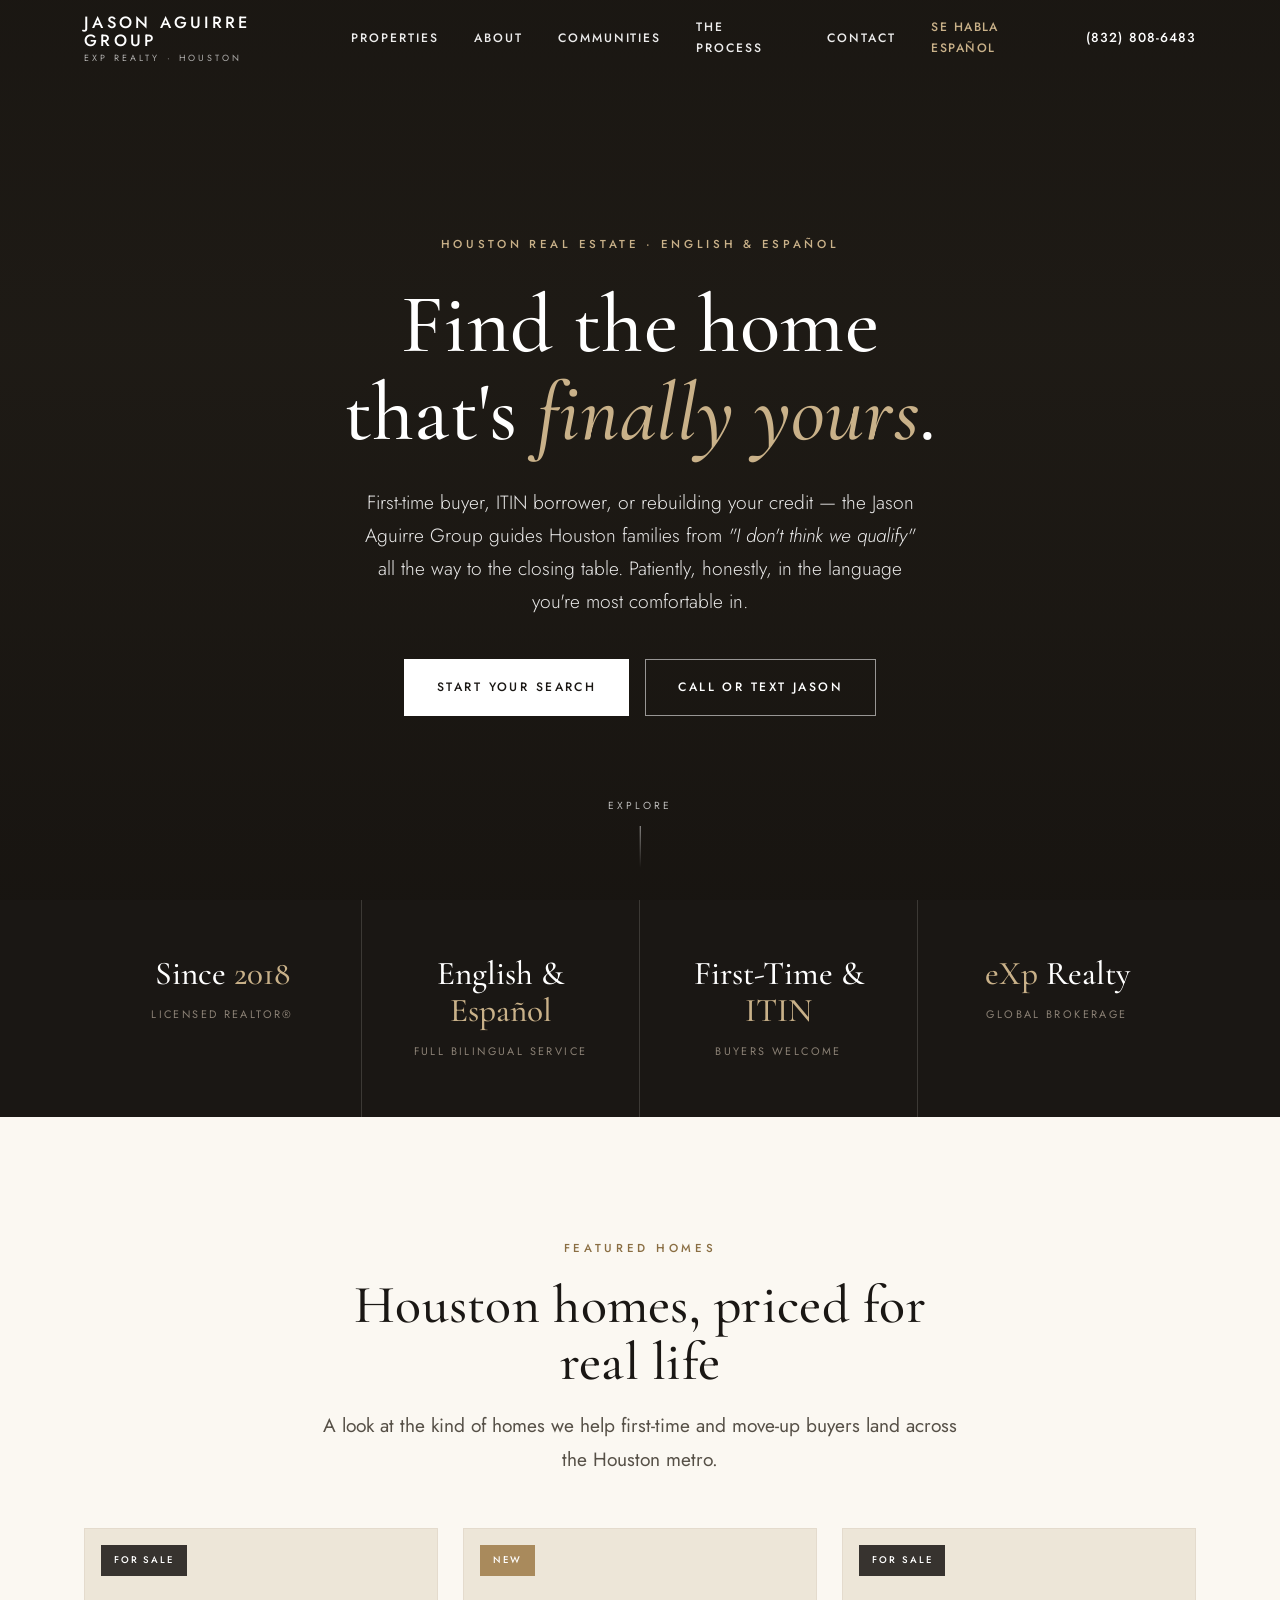
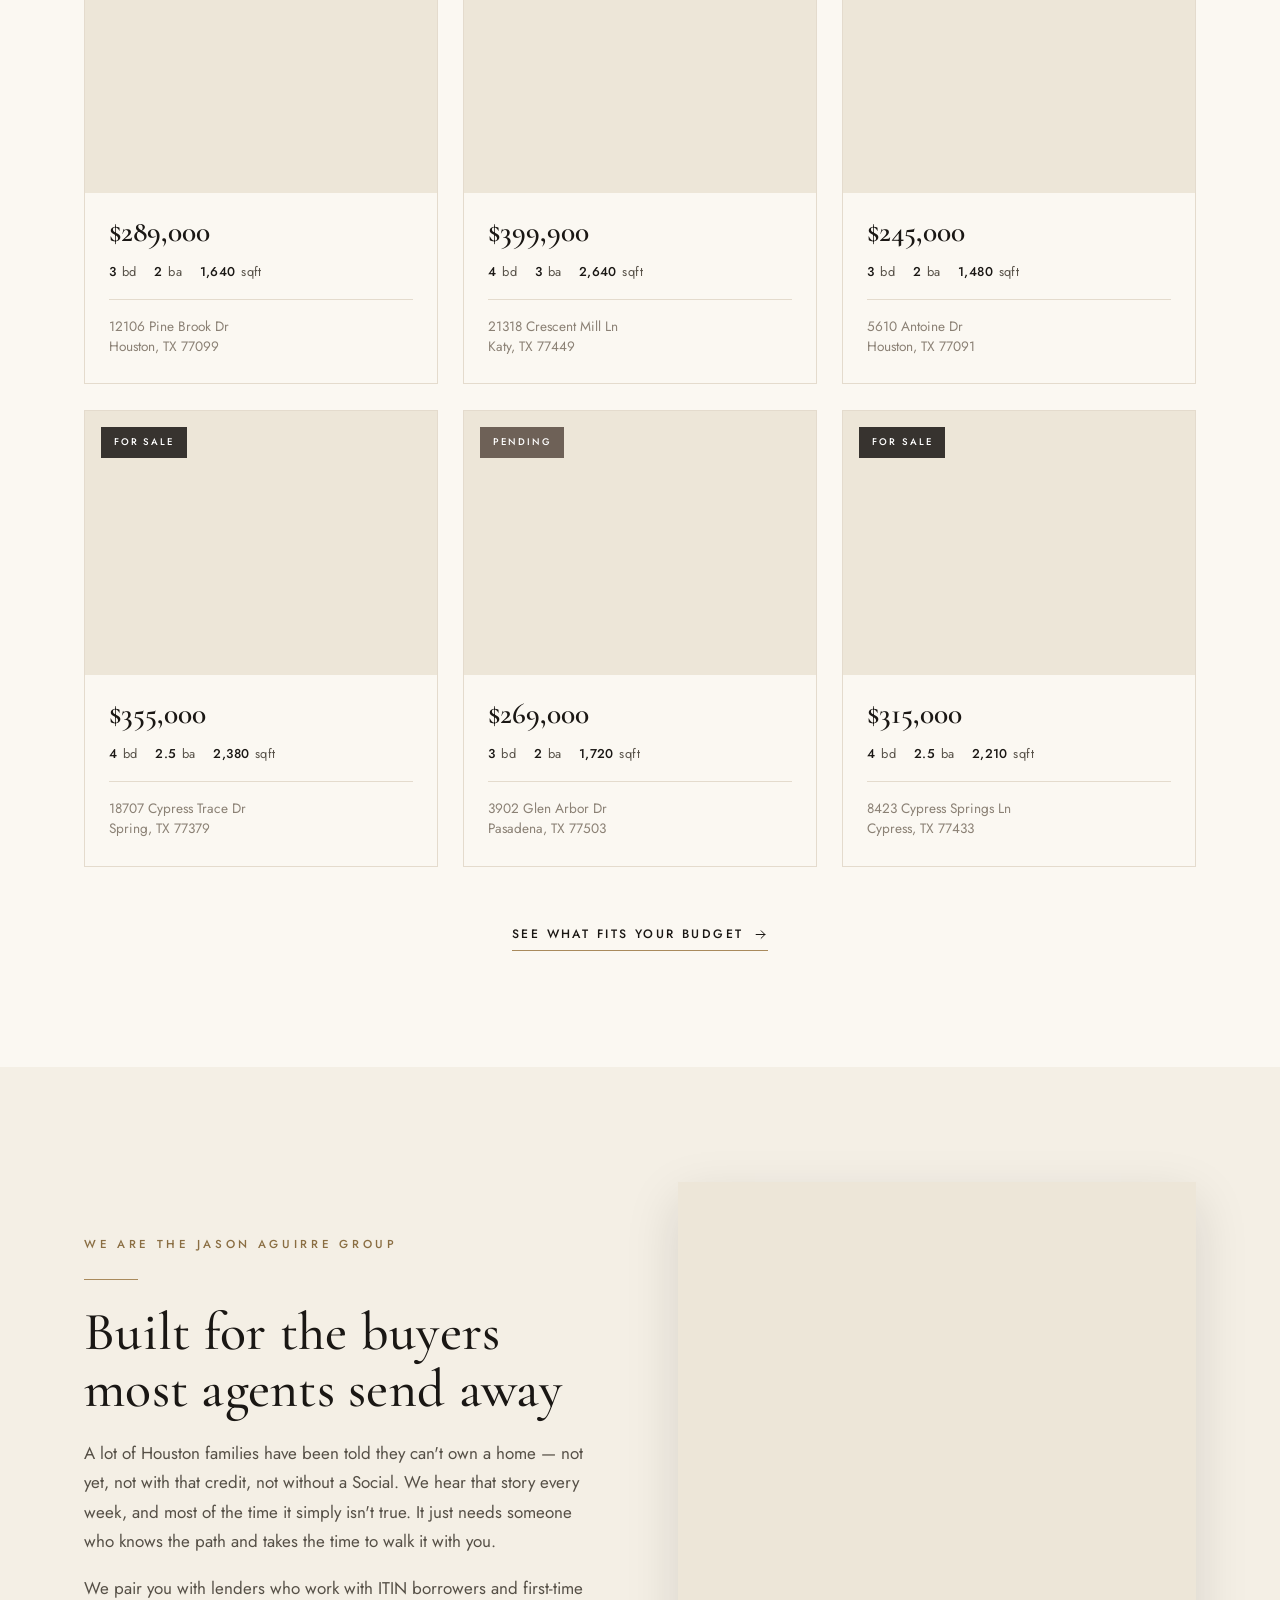
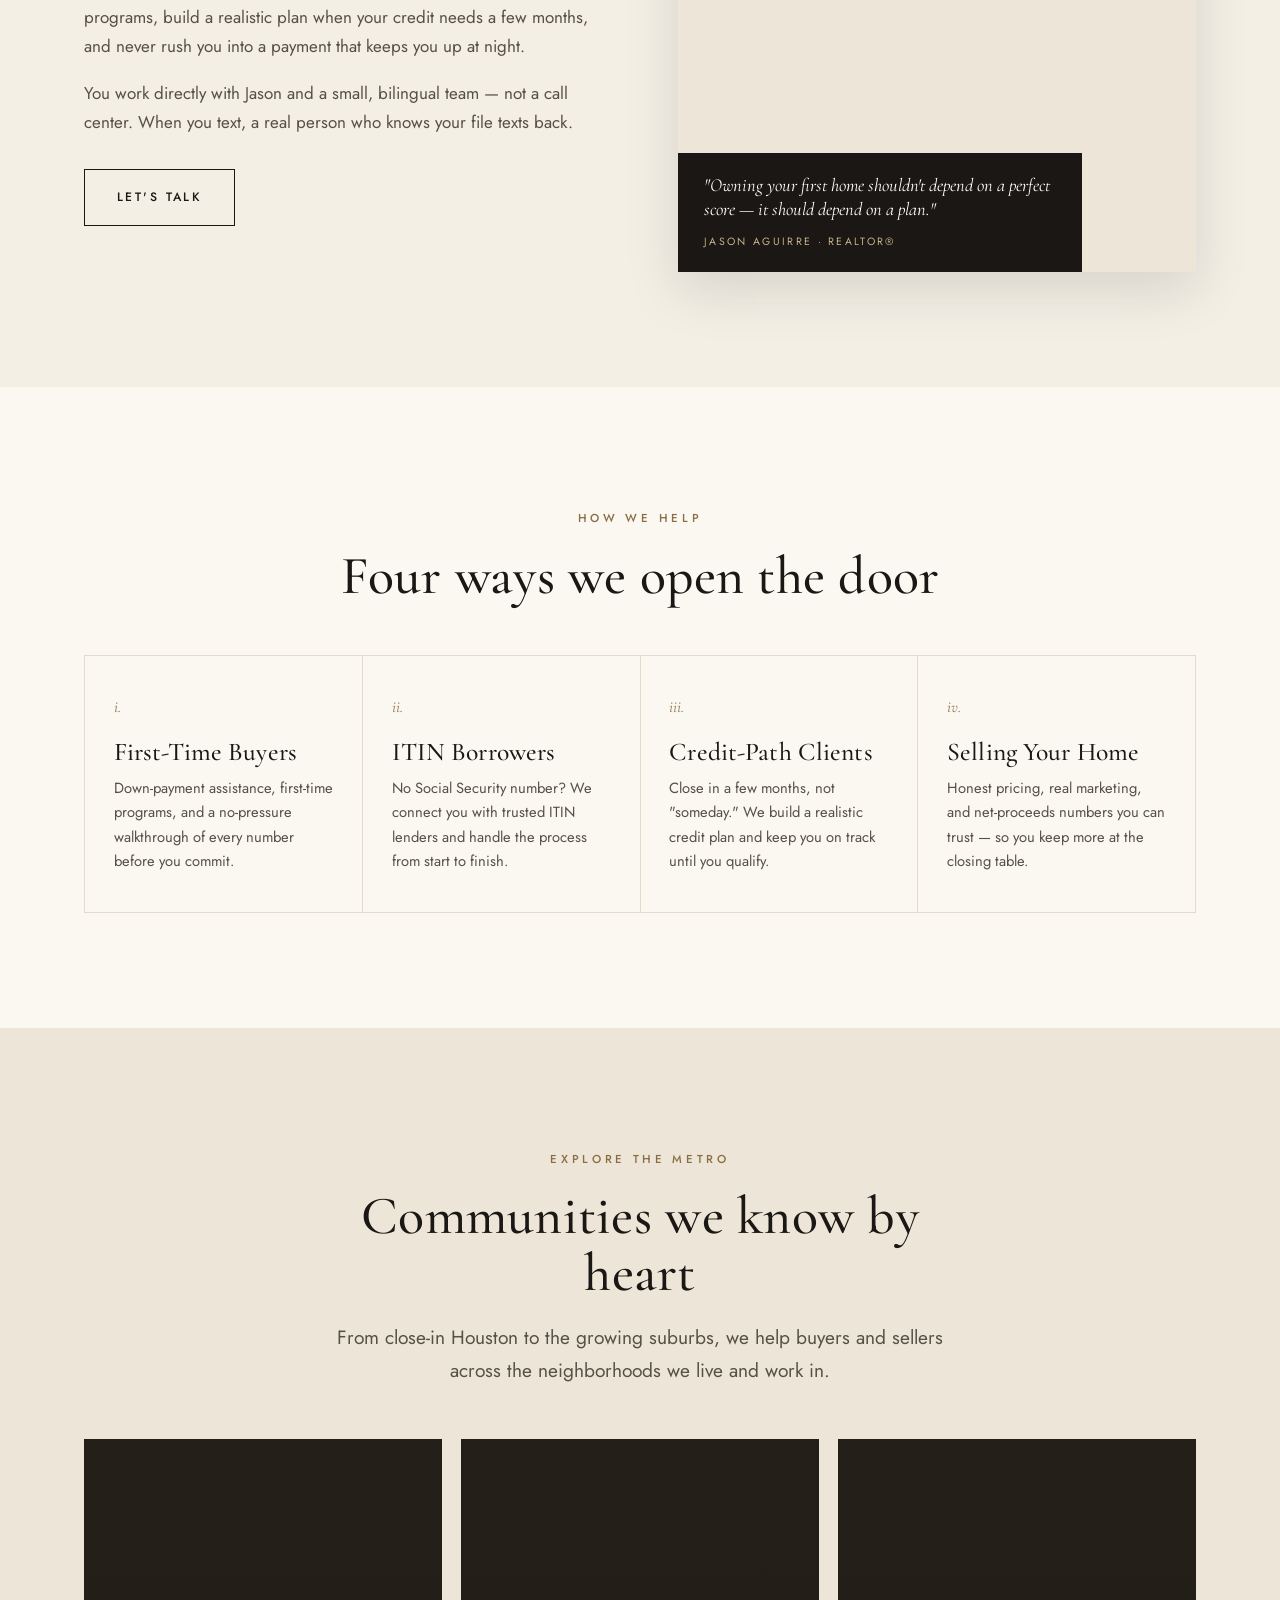
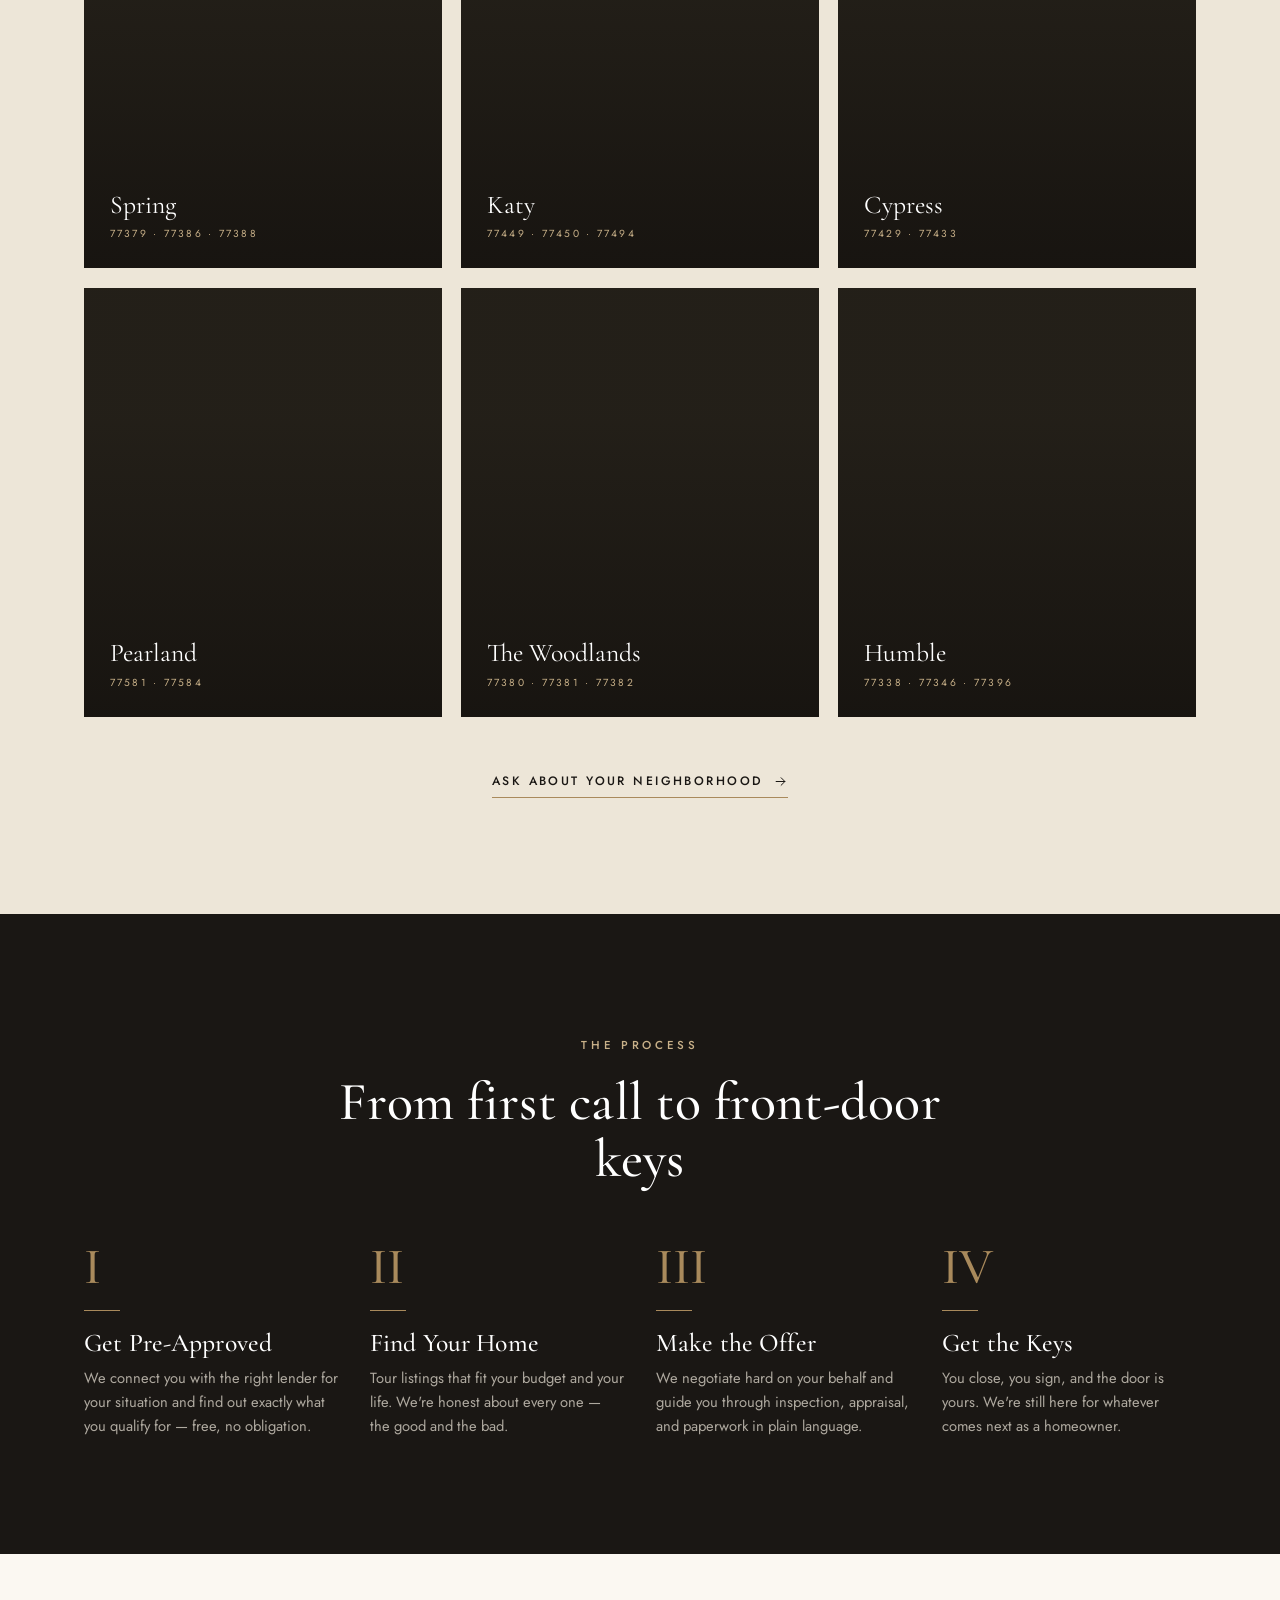
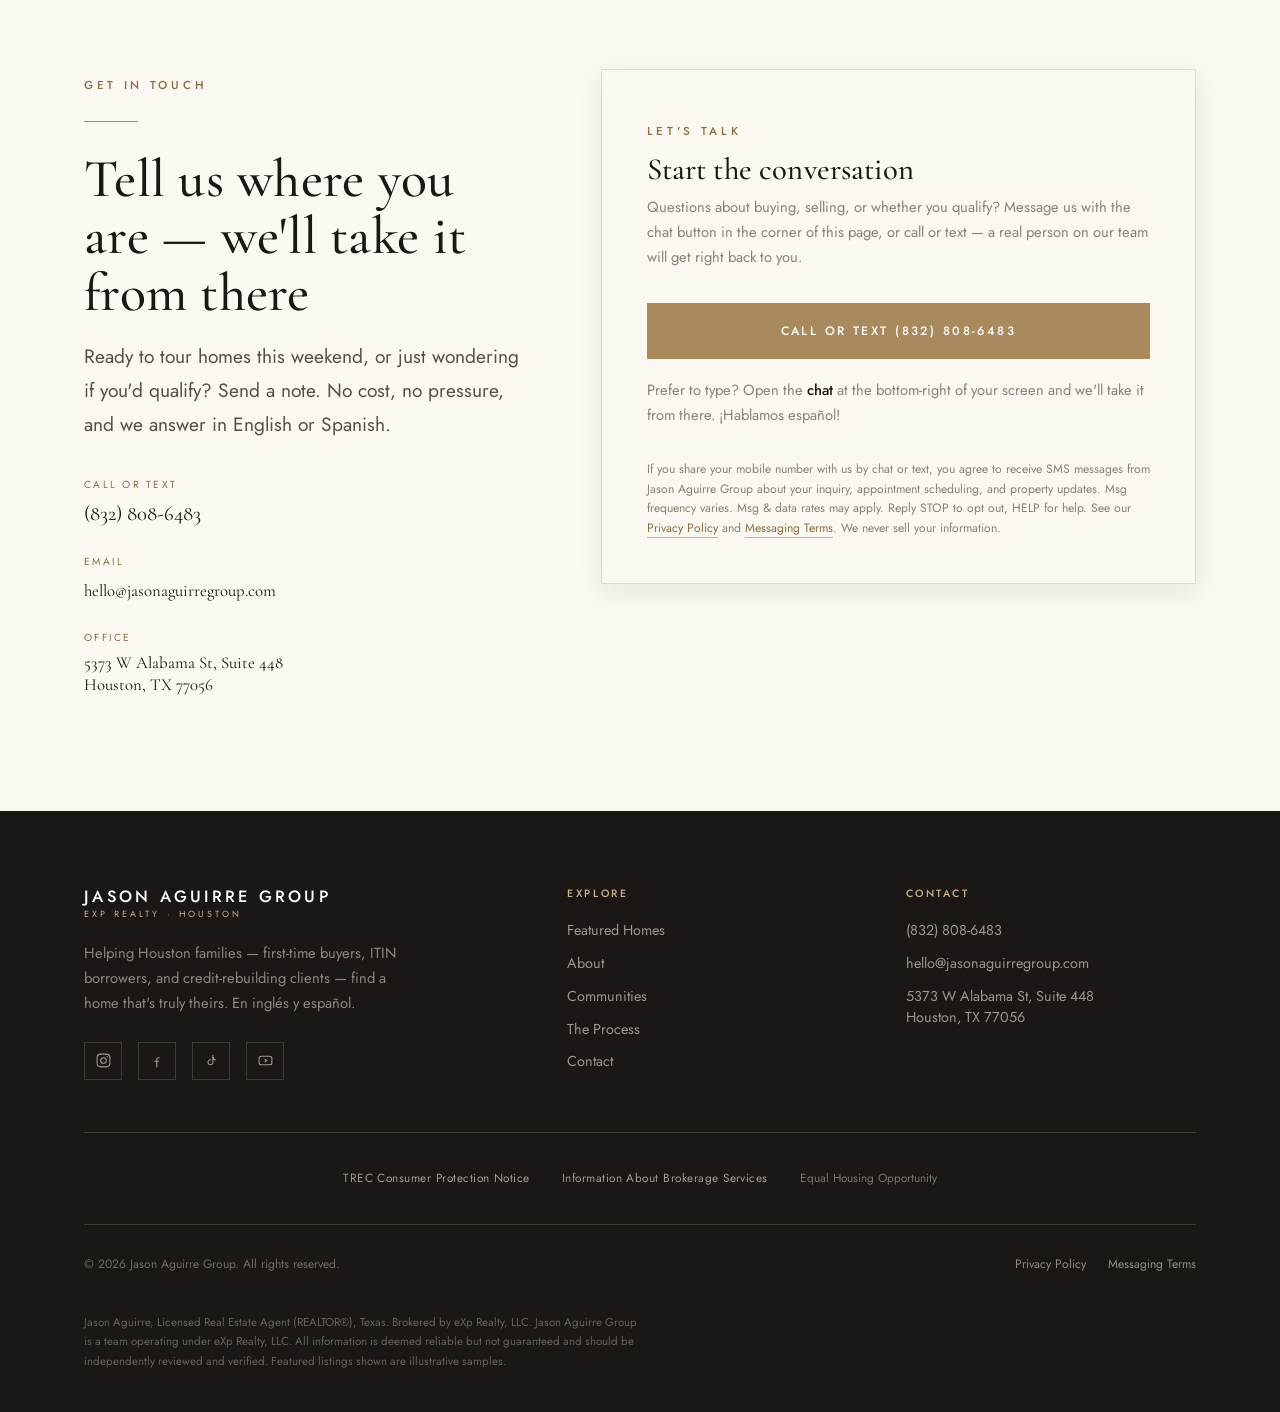
==== commit 81267d49: "Compliance: chat widget as sole opt-in; remove lead form, align privacy/terms wording" ====
--- a/index.html
+++ b/index.html
@@ -313,66 +313,15 @@
     </div>
 
     <div class="form-card reveal">
-      <form id="leadForm" novalidate>
-        <span class="eyebrow form-eyebrow">Leave a Message</span>
-        <h3>Start the conversation</h3>
-        <p class="form-note">Adding your phone is optional — and you decide how we may reach you. We'll never make you opt in to get help.</p>
-
-        <div class="field">
-          <label for="name">Full Name</label>
-          <input type="text" id="name" name="name" autocomplete="name" placeholder="Maria Gonzalez" required />
-        </div>
-
-        <div class="field-row">
-          <div class="field">
-            <label for="email">Email</label>
-            <input type="email" id="email" name="email" autocomplete="email" placeholder="you@email.com" required />
-          </div>
-          <div class="field">
-            <label for="phone">Mobile Phone <span class="opt">(optional)</span></label>
-            <input type="tel" id="phone" name="phone" autocomplete="tel" placeholder="(832) 555-0123" />
-          </div>
-        </div>
-
-        <div class="field">
-          <label for="interest">I'm Interested In <span class="opt">(optional)</span></label>
-          <input type="text" id="interest" name="interest" list="interestOptions" placeholder="Buying, selling, renting, or just exploring" />
-          <datalist id="interestOptions">
-            <option value="Buying a home"></option>
-            <option value="Selling a home"></option>
-            <option value="Renting"></option>
-            <option value="Just exploring"></option>
-          </datalist>
-        </div>
-
-        <div class="field">
-          <label for="message">Your Message <span class="opt">(optional)</span></label>
-          <textarea id="message" name="message" placeholder="I'd like to know if I qualify to buy in Spring under $300k…"></textarea>
-        </div>
-
-        <!-- CONSENT: both unchecked & optional; labels are disclosures only -->
-        <div class="consent-block">
-          <div class="consent">
-            <input type="checkbox" id="contactConsent" name="contactConsent" value="yes" />
-            <label for="contactConsent"><span class="lead">Yes — I agree to receive email and phone call communications</span> from Jason Aguirre Group about my real estate inquiry.</label>
-          </div>
-          <div class="consent">
-            <input type="checkbox" id="smsConsent" name="smsConsent" value="yes" />
-            <label for="smsConsent"><span class="lead">Yes — I agree to receive SMS text messages from Jason Aguirre Group</span> about my inquiry, appointment scheduling, and property updates. Msg frequency varies. Msg &amp; data rates may apply. Reply STOP to opt out, HELP for help.</label>
-          </div>
-        </div>
-
-        <button type="submit" class="btn btn-gold">Send Message</button>
-
-        <!-- Privacy / Terms links live BELOW the form, not inside any checkbox -->
-        <p class="form-fine">By submitting, you agree to our <a href="privacy.html">Privacy Policy</a> and <a href="terms.html">Messaging Terms</a>. We respect your privacy and never sell your information.</p>
-      </form>
-
-      <div class="form-success" id="formSuccess" role="status" aria-live="polite">
-        <span class="mark" aria-hidden="true"><svg viewBox="0 0 24 24" fill="none" stroke="currentColor" stroke-width="1.6" stroke-linecap="round" stroke-linejoin="round"><path d="M20 6 9 17l-5-5"/></svg></span>
-        <h3>Thank you — message received.</h3>
-        <p>Jason or someone on the team will be in touch shortly. ¡Gracias!</p>
-      </div>
+      <span class="eyebrow form-eyebrow">Let's Talk</span>
+      <h3>Start the conversation</h3>
+      <p class="form-note">Questions about buying, selling, or whether you qualify? Message us with the chat button in the corner of this page, or call or text &mdash; a real person on our team will get right back to you.</p>
+
+      <a href="tel:+18328086483" class="btn btn-gold" style="display:flex;width:100%;box-sizing:border-box;justify-content:center;">Call or Text (832) 808-6483</a>
+
+      <p class="form-note" style="margin-top:1.15rem;">Prefer to type? Open the <strong>chat</strong> at the bottom-right of your screen and we'll take it from there. &iexcl;Hablamos espa&ntilde;ol!</p>
+
+      <p class="form-fine">If you share your mobile number with us by chat or text, you agree to receive SMS messages from Jason Aguirre Group about your inquiry, appointment scheduling, and property updates. Msg frequency varies. Msg &amp; data rates may apply. Reply STOP to opt out, HELP for help. See our <a href="privacy.html">Privacy Policy</a> and <a href="terms.html">Messaging Terms</a>. We never sell your information.</p>
     </div>
   </div>
 </section>
@@ -456,28 +405,6 @@
   // Year
   document.getElementById('year').textContent = new Date().getFullYear();
 
-  // Form — client-side only. Requires name + email; phone & both consents optional.
-  // Replace with your GoHighLevel embedded form / endpoint to capture leads.
-  const form = document.getElementById('leadForm');
-  const success = document.getElementById('formSuccess');
-  form.addEventListener('submit', (e) => {
-    e.preventDefault();
-    const name = document.getElementById('name');
-    const email = document.getElementById('email');
-    let ok = true;
-    [name, email].forEach(f => {
-      const bad = !f.value.trim() || (f.type === 'email' && !/^[^@\s]+@[^@\s]+\.[^@\s]+$/.test(f.value));
-      f.style.borderBottomColor = bad ? '#B45309' : '';
-      if (bad) ok = false;
-    });
-    if (!ok) return;
-    // Honor consent before texting/emailing this contact:
-    // const canText = document.getElementById('smsConsent').checked;
-    // const canEmailOrCall = document.getElementById('contactConsent').checked;
-    form.style.display = 'none';
-    success.classList.add('show');
-    success.scrollIntoView({ behavior: 'smooth', block: 'center' });
-  });
 
   // Scroll reveal
   const io = new IntersectionObserver((entries) => {
@@ -485,5 +412,7 @@
   }, { threshold: 0.12, rootMargin: '0px 0px -50px 0px' });
   document.querySelectorAll('.reveal').forEach(el => io.observe(el));
 </script>
+<!-- GoHighLevel / LeadConnector chat widget — the single, A2P-approved contact-collection point for this site -->
+<script src="https://widgets.leadconnectorhq.com/loader.js" data-resources-url="https://widgets.leadconnectorhq.com/chat-widget/loader.js" data-widget-id="6a44a97778283763b9471b7b" data-source="WEB_USER"></script>
 </body>
 </html>
